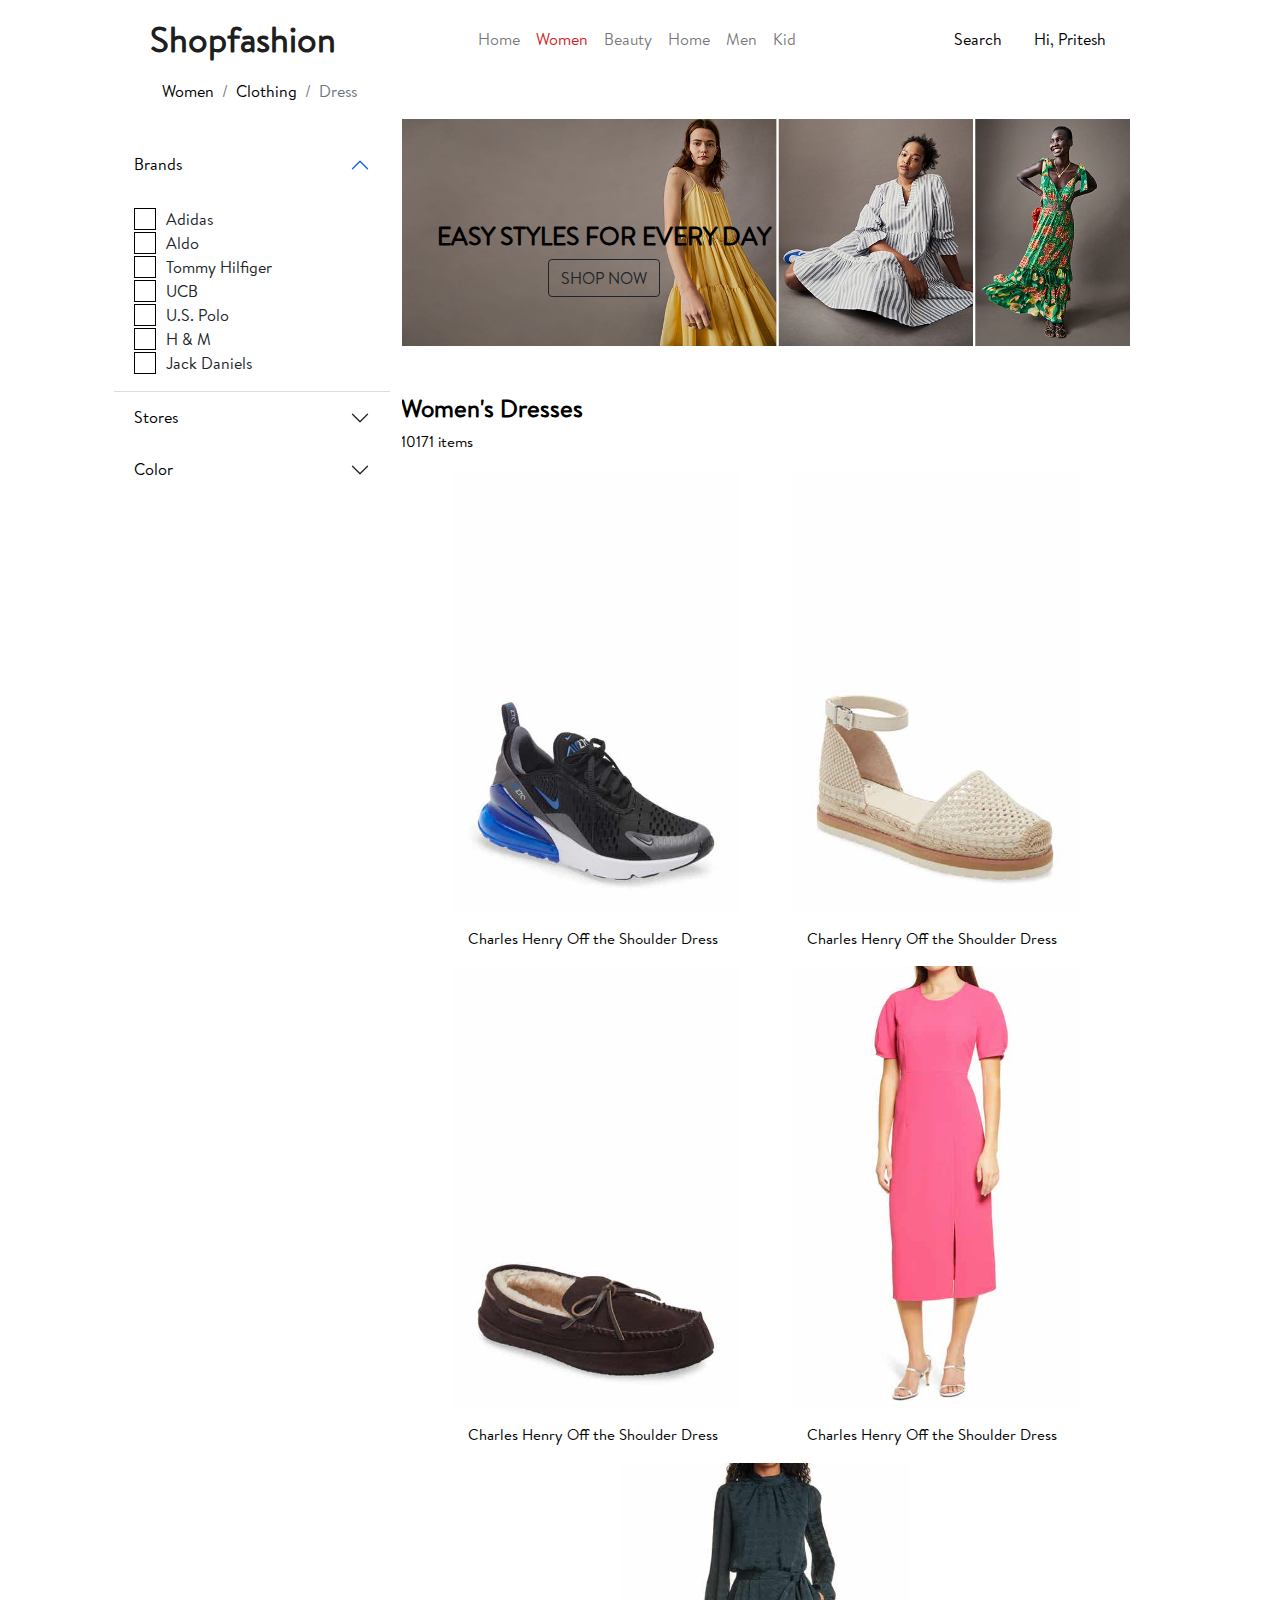
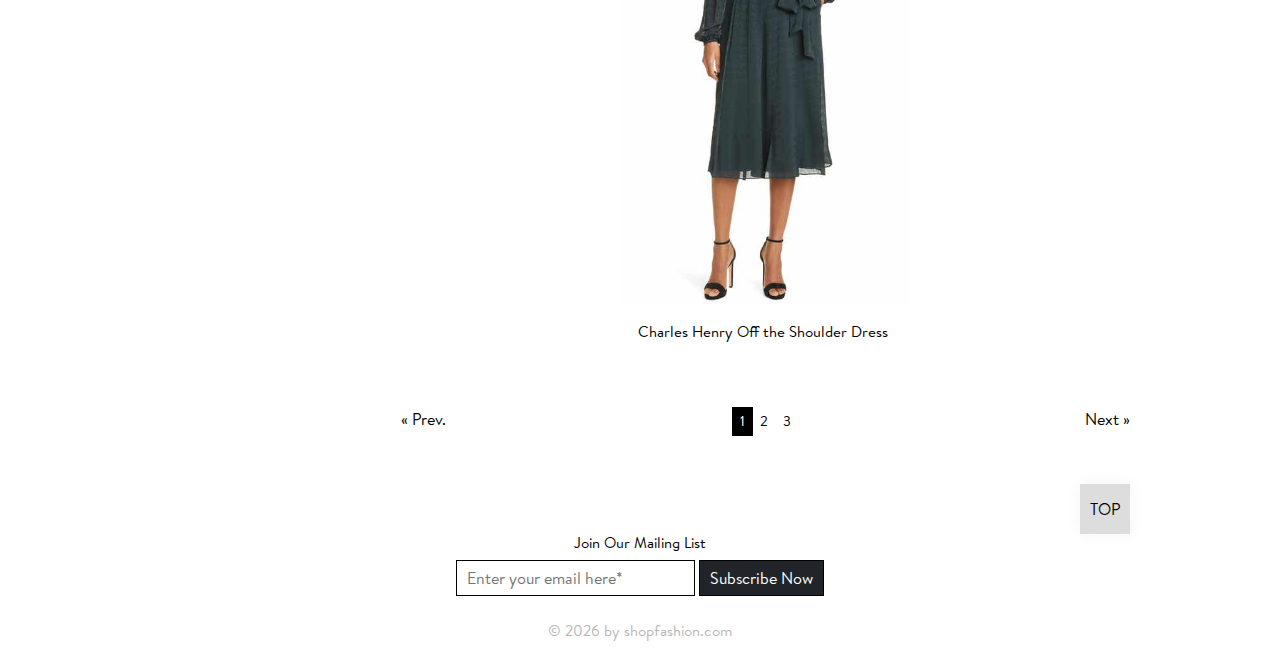
==== browse.html @ 052d1526 "Final" ====
<!DOCTYPE html>
<html lang="en">

<head>
    <meta charset="UTF-8">
    <meta http-equiv="X-UA-Compatible" content="IE=edge">
    <meta name="viewport" content="width=device-width, initial-scale=1.0">
    <title>Browse</title>

    <link rel="stylesheet" href="https://pro.fontawesome.com/releases/v5.10.0/css/all.css"
        integrity="sha384-AYmEC3Yw5cVb3ZcuHtOA93w35dYTsvhLPVnYs9eStHfGJvOvKxVfELGroGkvsg+p" crossorigin="anonymous" />
    <link rel="stylesheet" href="assets/css/fonts.css">
    <link rel="stylesheet" href="assets/css/owl.carousel.min.css">
    <link rel="stylesheet" href="assets/css/owl.theme.default.min.css">
    <link rel="stylesheet" href="assets/css/bootstrap.min.css">
    <link rel="stylesheet" href="assets/css/style.css">
    <link rel="stylesheet" href="assets/css/media.css">

</head>

<body>
    <header>
        <nav class="navbar navbar-expand-lg navbar-light md-bg-light">
            <div class="container-fluid px-0">
                <a class="navbar-brand order-0" href="index.html">Shopfashion</a>
                <button class="navbar-toggler order-xl-1 order-lg-2 order-md-2 order-sm-2 order-2" type="button"
                    data-bs-toggle="collapse" data-bs-target="#navbarSupportedContent"
                    aria-controls="navbarSupportedContent" aria-expanded="false" aria-label="Toggle navigation">
                    <span class="navbar-toggler-icon"></span>
                </button>
                <div class="collapse navbar-collapse" id="navbarSupportedContent">
                    <ul class="navbar-nav m-auto left-menu">
                        <li class="nav-item dropdown">
                            <a class="nav-link" href="index.html" target="_self">
                                Home
                            </a>
                        </li>
                        <li class="nav-item dropdown megamenu-li">
                            <a class="nav-link dropdown-toggle active" id="dropdown01" href="#"
                                data-bs-toggle="dropdown">
                                Women </a>
                            <div class="dropdown-menu megamenu p-4" role="menu">
                                <div class="row">
                                    <div class="col-lg-3 col-6">
                                        <div class="col-megamenu">
                                            <h6 class="title"><strong>Clothing</strong></h6>
                                            <ul class="list-unstyled">
                                                <li><a href="browse.html">Activewear</a></li>
                                                <li><a href="browse.html">Blazers</a></li>
                                                <li><a href="browse.html">Coat & Jackets</a></li>
                                                <li><a href="browse.html">Dresses</a></li>
                                                <li><a href="browse.html">Jeans & Denim</a></li>
                                                <li><a href="browse.html">Lingerie, Hosiery & Shapewear</a></li>
                                                <li><a href="browse.html">Loungewear</a></li>
                                                <li><a href="browse.html">Pants & Leggings</a></li>
                                                <li><a href="browse.html">Shorts</a></li>
                                                <li><a href="browse.html">Skirts</a></li>
                                                <li><a href="browse.html">Sleepwear & Robes</a></li>
                                                <li><a href="browse.html">Sweaters</a></li>
                                                <li><a href="browse.html">Sweatshirts & Hoodies</a></li>
                                                <li><a href="browse.html">Swimsuits & Cover-Ups</a></li>
                                                <li><a href="browse.html">Tops</a></li>
                                                <li><a href="browse.html">Juniors' Clothing</a></li>
                                                <li><a href="browse.html">Lingerie, Hosiery & Shapewear</a></li>
                                                <li><a href="browse.html">Plus-Size Clothing</a></li>
                                            </ul>
                                        </div> <!-- col-megamenu.// -->
                                    </div><!-- end col-3 -->

                                    <div class="col-lg-3 col-6">
                                        <div class="col-megamenu">
                                            <h6 class="title"><strong>Shoes</strong></h6>
                                            <ul class="list-unstyled">
                                                <li><a href="browse.html">Booties</a></li>
                                                <li><a href="browse.html">Boots</a></li>
                                                <li><a href="browse.html">Comfort</a></li>
                                                <li><a href="browse.html">Espadrilles</a></li>
                                                <li><a href="browse.html">Flats</a></li>
                                                <li><a href="browse.html">Heels</a></li>
                                                <li><a href="browse.html">Mules & Slides</a></li>
                                                <li><a href="browse.html">Oxfords & Loafers</a></li>
                                                <li><a href="browse.html">Running Shoes</a></li>
                                                <li><a href="browse.html">Sandals</a></li>
                                                <li><a href="browse.html">Shoe Care & Accessories</a></li>
                                                <li><a href="browse.html">Slippers</a></li>
                                                <li><a href="browse.html">Sneakers & Athletic</a></li>
                                                <li><a href="browse.html">Sneaker Release Calendar</a></li>
                                            </ul>
                                        </div> <!-- col-megamenu.// -->
                                    </div><!-- end col-3 -->

                                    <div class="col-lg-3 col-6 mt-lg-0 mt-md-3 mt-sm-3 mt-3">
                                        <div class="col-megamenu">
                                            <h6 class="title"><strong>Handbag</strong></h6>
                                            <ul class="list-unstyled">
                                                <li><a href="browse.html">Backpacks</a></li>
                                                <li><a href="browse.html">Belt Bags</a></li>
                                                <li><a href="browse.html">Camera Bags</a></li>
                                                <li><a href="browse.html">Bucket Bags</a></li>
                                                <li><a href="browse.html">Clutches & Pouches</a></li>
                                                <li><a href="browse.html">Crossbody Bags</a></li>
                                                <li><a href="browse.html">Designer Bags</a></li>
                                                <li><a href="browse.html">Hobo Bags</a></li>
                                                <li><a href="browse.html">Luggage & Travel</a></li>
                                                <li><a href="browse.html">Satchels</a></li>
                                                <li><a href="browse.html">Shoulder Bags</a></li>
                                                <li><a href="browse.html">Straw Bags</a></li>
                                                <li><a href="browse.html">Tote Bags</a></li>
                                                <li><a href="browse.html">Wallets & Card Cases</a></li>
                                            </ul>
                                        </div> <!-- col-megamenu.// -->
                                    </div><!-- end col-3 -->

                                    <div class="col-lg-3 col-6 mt-lg-0 mt-md-3 mt-sm-3 mt-3">
                                        <div class="col-megamenu">
                                            <h6 class="title"><strong>Jewelry</strong></h6>
                                            <ul class="list-unstyled">
                                                <li><a href="browse.html">Bracelets</a></li>
                                                <li><a href="browse.html">Earrings</a></li>
                                                <li><a href="browse.html">Necklaces</a></li>
                                                <li><a href="browse.html">Rings</a></li>
                                                <li><a href="browse.html">Watches</a></li>
                                            </ul>

                                            <h6 class="title mt-3 mb-5"><strong>Fine Jewelry</strong></h6>
                                            <ul class="list-unstyled">
                                                <li><a href="browse.html">

                                                    </a></li>
                                            </ul>

                                            <h6 class="title"><strong>Accessories</strong></h6>
                                            <ul class="list-unstyled">
                                                <li><a href="browse.html">Belts</a></li>
                                                <li><a href="browse.html">Face Masks</a></li>
                                                <li><a href="browse.html">Hair Accessories</a></li>
                                                <li><a href="browse.html">Hats</a></li>
                                                <li><a href="browse.html">Headphones</a></li>
                                                <li><a href="browse.html">Phone Cases</a></li>
                                                <li><a href="browse.html">Scarves & Wraps</a></li>
                                                <li><a href="browse.html">Sunglasses & Eyewear</a></li>
                                            </ul>
                                        </div> <!-- col-megamenu.// -->
                                    </div><!-- end col-3 -->

                                </div><!-- end row -->
                            </div> <!-- dropdown-mega-menu.// -->
                        </li>

                        <li class="nav-item dropdown megamenu-li">
                            <a class="nav-link dropdown-toggle" href="#" id="dropdown02" data-bs-toggle="dropdown">
                                Beauty
                            </a>
                            <div class="dropdown-menu megamenu p-4" role="menu">
                                <div class="row">
                                    <div class="col-lg-3 col-6">
                                        <div class="col-megamenu">
                                            <h6 class="title"><strong>Clothing</strong></h6>
                                            <ul class="list-unstyled">
                                                <li><a href="look.html">Activewear</a></li>
                                                <li><a href="look.html">Blazers</a></li>
                                                <li><a href="look.html">Coat & Jackets</a></li>
                                                <li><a href="look.html">Dresses</a></li>
                                                <li><a href="look.html">Jeans & Denim</a></li>
                                                <li><a href="look.html">Lingerie, Hosiery & Shapewear</a></li>
                                                <li><a href="look.html">Loungewear</a></li>
                                                <li><a href="look.html">Pants & Leggings</a></li>
                                                <li><a href="look.html">Shorts</a></li>
                                                <li><a href="look.html">Skirts</a></li>
                                                <li><a href="look.html">Sleepwear & Robes</a></li>
                                                <li><a href="look.html">Sweaters</a></li>
                                                <li><a href="look.html">Sweatshirts & Hoodies</a></li>
                                                <li><a href="look.html">Swimsuits & Cover-Ups</a></li>
                                                <li><a href="look.html">Tops</a></li>
                                                <li><a href="look.html">Juniors' Clothing</a></li>
                                                <li><a href="look.html">Lingerie, Hosiery & Shapewear</a></li>
                                                <li><a href="look.html">Plus-Size Clothing</a></li>
                                            </ul>
                                        </div> <!-- col-megamenu.// -->
                                    </div><!-- end col-3 -->

                                    <div class="col-lg-3 col-6">
                                        <div class="col-megamenu">
                                            <h6 class="title"><strong>Shoes</strong></h6>
                                            <ul class="list-unstyled">
                                                <li><a href="look.html">Booties</a></li>
                                                <li><a href="look.html">Boots</a></li>
                                                <li><a href="look.html">Comfort</a></li>
                                                <li><a href="look.html">Espadrilles</a></li>
                                                <li><a href="look.html">Flats</a></li>
                                                <li><a href="look.html">Heels</a></li>
                                                <li><a href="look.html">Mules & Slides</a></li>
                                                <li><a href="look.html">Oxfords & Loafers</a></li>
                                                <li><a href="look.html">Running Shoes</a></li>
                                                <li><a href="look.html">Sandals</a></li>
                                                <li><a href="look.html">Shoe Care & Accessories</a></li>
                                                <li><a href="look.html">Slippers</a></li>
                                                <li><a href="look.html">Sneakers & Athletic</a></li>
                                                <li><a href="look.html">Sneaker Release Calendar</a></li>
                                            </ul>
                                        </div> <!-- col-megamenu.// -->
                                    </div><!-- end col-3 -->

                                    <div class="col-lg-3 col-6 mt-lg-0 mt-md-3 mt-sm-3 mt-3">
                                        <div class="col-megamenu">
                                            <h6 class="title"><strong>Handbag</strong></h6>
                                            <ul class="list-unstyled">
                                                <li><a href="look.html">Backpacks</a></li>
                                                <li><a href="look.html">Belt Bags</a></li>
                                                <li><a href="look.html">Camera Bags</a></li>
                                                <li><a href="look.html">Bucket Bags</a></li>
                                                <li><a href="look.html">Clutches & Pouches</a></li>
                                                <li><a href="look.html">Crossbody Bags</a></li>
                                                <li><a href="look.html">Designer Bags</a></li>
                                                <li><a href="look.html">Hobo Bags</a></li>
                                                <li><a href="look.html">Luggage & Travel</a></li>
                                                <li><a href="look.html">Satchels</a></li>
                                                <li><a href="look.html">Shoulder Bags</a></li>
                                                <li><a href="look.html">Straw Bags</a></li>
                                                <li><a href="look.html">Tote Bags</a></li>
                                                <li><a href="look.html">Wallets & Card Cases</a></li>
                                            </ul>
                                        </div> <!-- col-megamenu.// -->
                                    </div><!-- end col-3 -->

                                    <div class="col-lg-3 col-6 mt-lg-0 mt-md-3 mt-sm-3 mt-3">
                                        <div class="col-megamenu">
                                            <h6 class="title"><strong>Jewelry</strong></h6>
                                            <ul class="list-unstyled">
                                                <li><a href="look.html">Bracelets</a></li>
                                                <li><a href="look.html">Earrings</a></li>
                                                <li><a href="look.html">Necklaces</a></li>
                                                <li><a href="look.html">Rings</a></li>
                                                <li><a href="look.html">Watches</a></li>
                                            </ul>

                                            <h6 class="title mt-3 mb-5"><strong>Fine Jewelry</strong></h6>
                                            <ul class="list-unstyled">
                                                <li><a href="look.html">

                                                    </a></li>
                                            </ul>

                                            <h6 class="title"><strong>Accessories</strong></h6>
                                            <ul class="list-unstyled">
                                                <li><a href="look.html">Belts</a></li>
                                                <li><a href="look.html">Face Masks</a></li>
                                                <li><a href="look.html">Hair Accessories</a></li>
                                                <li><a href="look.html">Hats</a></li>
                                                <li><a href="look.html">Headphones</a></li>
                                                <li><a href="look.html">Phone Cases</a></li>
                                                <li><a href="look.html">Scarves & Wraps</a></li>
                                                <li><a href="look.html">Sunglasses & Eyewear</a></li>
                                            </ul>
                                        </div> <!-- col-megamenu.// -->
                                    </div><!-- end col-3 -->

                                </div><!-- end row -->
                            </div> <!-- dropdown-mega-menu.// -->
                        </li>
                        <li class="nav-item dropdown megamenu-li">
                            <a class="nav-link dropdown-toggle" href="#" id="dropdown03" data-bs-toggle="dropdown">
                                Home
                            </a>
                            <div class="dropdown-menu megamenu p-4" role="menu">
                                <div class="row">
                                    <div class="col-lg-3 col-6">
                                        <div class="col-megamenu">
                                            <h6 class="title"><strong>Clothing</strong></h6>
                                            <ul class="list-unstyled">
                                                <li><a href="browse.html">Activewear</a></li>
                                                <li><a href="browse.html">Blazers</a></li>
                                                <li><a href="browse.html">Coat & Jackets</a></li>
                                                <li><a href="browse.html">Dresses</a></li>
                                                <li><a href="browse.html">Jeans & Denim</a></li>
                                                <li><a href="browse.html">Lingerie, Hosiery & Shapewear</a></li>
                                                <li><a href="browse.html">Loungewear</a></li>
                                                <li><a href="browse.html">Pants & Leggings</a></li>
                                                <li><a href="browse.html">Shorts</a></li>
                                                <li><a href="browse.html">Skirts</a></li>
                                                <li><a href="browse.html">Sleepwear & Robes</a></li>
                                                <li><a href="browse.html">Sweaters</a></li>
                                                <li><a href="browse.html">Sweatshirts & Hoodies</a></li>
                                                <li><a href="browse.html">Swimsuits & Cover-Ups</a></li>
                                                <li><a href="browse.html">Tops</a></li>
                                                <li><a href="browse.html">Juniors' Clothing</a></li>
                                                <li><a href="browse.html">Lingerie, Hosiery & Shapewear</a></li>
                                                <li><a href="browse.html">Plus-Size Clothing</a></li>
                                            </ul>
                                        </div> <!-- col-megamenu.// -->
                                    </div><!-- end col-3 -->

                                    <div class="col-lg-3 col-6">
                                        <div class="col-megamenu">
                                            <h6 class="title"><strong>Shoes</strong></h6>
                                            <ul class="list-unstyled">
                                                <li><a href="browse.html">Booties</a></li>
                                                <li><a href="browse.html">Boots</a></li>
                                                <li><a href="browse.html">Comfort</a></li>
                                                <li><a href="browse.html">Espadrilles</a></li>
                                                <li><a href="browse.html">Flats</a></li>
                                                <li><a href="browse.html">Heels</a></li>
                                                <li><a href="browse.html">Mules & Slides</a></li>
                                                <li><a href="browse.html">Oxfords & Loafers</a></li>
                                                <li><a href="browse.html">Running Shoes</a></li>
                                                <li><a href="browse.html">Sandals</a></li>
                                                <li><a href="browse.html">Shoe Care & Accessories</a></li>
                                                <li><a href="browse.html">Slippers</a></li>
                                                <li><a href="browse.html">Sneakers & Athletic</a></li>
                                                <li><a href="browse.html">Sneaker Release Calendar</a></li>
                                            </ul>
                                        </div> <!-- col-megamenu.// -->
                                    </div><!-- end col-3 -->

                                    <div class="col-lg-3 col-6 mt-lg-0 mt-md-3 mt-sm-3 mt-3">
                                        <div class="col-megamenu">
                                            <h6 class="title"><strong>Handbag</strong></h6>
                                            <ul class="list-unstyled">
                                                <li><a href="browse.html">Backpacks</a></li>
                                                <li><a href="browse.html">Belt Bags</a></li>
                                                <li><a href="browse.html">Camera Bags</a></li>
                                                <li><a href="browse.html">Bucket Bags</a></li>
                                                <li><a href="browse.html">Clutches & Pouches</a></li>
                                                <li><a href="browse.html">Crossbody Bags</a></li>
                                                <li><a href="browse.html">Designer Bags</a></li>
                                                <li><a href="browse.html">Hobo Bags</a></li>
                                                <li><a href="browse.html">Luggage & Travel</a></li>
                                                <li><a href="browse.html">Satchels</a></li>
                                                <li><a href="browse.html">Shoulder Bags</a></li>
                                                <li><a href="browse.html">Straw Bags</a></li>
                                                <li><a href="browse.html">Tote Bags</a></li>
                                                <li><a href="browse.html">Wallets & Card Cases</a></li>
                                            </ul>
                                        </div> <!-- col-megamenu.// -->
                                    </div><!-- end col-3 -->

                                    <div class="col-lg-3 col-6 mt-lg-0 mt-md-3 mt-sm-3 mt-3">
                                        <div class="col-megamenu">
                                            <h6 class="title"><strong>Jewelry</strong></h6>
                                            <ul class="list-unstyled">
                                                <li><a href="browse.html">Bracelets</a></li>
                                                <li><a href="browse.html">Earrings</a></li>
                                                <li><a href="browse.html">Necklaces</a></li>
                                                <li><a href="browse.html">Rings</a></li>
                                                <li><a href="browse.html">Watches</a></li>
                                            </ul>

                                            <h6 class="title mt-3 mb-5"><strong>Fine Jewelry</strong></h6>
                                            <ul class="list-unstyled">
                                                <li><a href="browse.html">

                                                    </a></li>
                                            </ul>

                                            <h6 class="title"><strong>Accessories</strong></h6>
                                            <ul class="list-unstyled">
                                                <li><a href="browse.html">Belts</a></li>
                                                <li><a href="browse.html">Face Masks</a></li>
                                                <li><a href="browse.html">Hair Accessories</a></li>
                                                <li><a href="browse.html">Hats</a></li>
                                                <li><a href="browse.html">Headphones</a></li>
                                                <li><a href="browse.html">Phone Cases</a></li>
                                                <li><a href="browse.html">Scarves & Wraps</a></li>
                                                <li><a href="browse.html">Sunglasses & Eyewear</a></li>
                                            </ul>
                                        </div> <!-- col-megamenu.// -->
                                    </div><!-- end col-3 -->

                                </div><!-- end row -->
                            </div> <!-- dropdown-mega-menu.// -->
                        </li>
                        <li class="nav-item dropdown megamenu-li">
                            <a class="nav-link dropdown-toggle" href="#" id="dropdown04" data-bs-toggle="dropdown">
                                Men
                            </a>
                            <div class="dropdown-menu megamenu p-4" role="menu">
                                <div class="row">
                                    <div class="col-lg-3 col-6">
                                        <div class="col-megamenu">
                                            <h6 class="title"><strong>Clothing</strong></h6>
                                            <ul class="list-unstyled">
                                                <li><a href="browse.html">Activewear</a></li>
                                                <li><a href="browse.html">Blazers</a></li>
                                                <li><a href="browse.html">Coat & Jackets</a></li>
                                                <li><a href="browse.html">Dresses</a></li>
                                                <li><a href="browse.html">Jeans & Denim</a></li>
                                                <li><a href="browse.html">Lingerie, Hosiery & Shapewear</a></li>
                                                <li><a href="browse.html">Loungewear</a></li>
                                                <li><a href="browse.html">Pants & Leggings</a></li>
                                                <li><a href="browse.html">Shorts</a></li>
                                                <li><a href="browse.html">Skirts</a></li>
                                                <li><a href="browse.html">Sleepwear & Robes</a></li>
                                                <li><a href="browse.html">Sweaters</a></li>
                                                <li><a href="browse.html">Sweatshirts & Hoodies</a></li>
                                                <li><a href="browse.html">Swimsuits & Cover-Ups</a></li>
                                                <li><a href="browse.html">Tops</a></li>
                                                <li><a href="browse.html">Juniors' Clothing</a></li>
                                                <li><a href="browse.html">Lingerie, Hosiery & Shapewear</a></li>
                                                <li><a href="browse.html">Plus-Size Clothing</a></li>
                                            </ul>
                                        </div> <!-- col-megamenu.// -->
                                    </div><!-- end col-3 -->

                                    <div class="col-lg-3 col-6">
                                        <div class="col-megamenu">
                                            <h6 class="title"><strong>Shoes</strong></h6>
                                            <ul class="list-unstyled">
                                                <li><a href="browse.html">Booties</a></li>
                                                <li><a href="browse.html">Boots</a></li>
                                                <li><a href="browse.html">Comfort</a></li>
                                                <li><a href="browse.html">Espadrilles</a></li>
                                                <li><a href="browse.html">Flats</a></li>
                                                <li><a href="browse.html">Heels</a></li>
                                                <li><a href="browse.html">Mules & Slides</a></li>
                                                <li><a href="browse.html">Oxfords & Loafers</a></li>
                                                <li><a href="browse.html">Running Shoes</a></li>
                                                <li><a href="browse.html">Sandals</a></li>
                                                <li><a href="browse.html">Shoe Care & Accessories</a></li>
                                                <li><a href="browse.html">Slippers</a></li>
                                                <li><a href="browse.html">Sneakers & Athletic</a></li>
                                                <li><a href="browse.html">Sneaker Release Calendar</a></li>
                                            </ul>
                                        </div> <!-- col-megamenu.// -->
                                    </div><!-- end col-3 -->

                                    <div class="col-lg-3 col-6 mt-lg-0 mt-md-3 mt-sm-3 mt-3">
                                        <div class="col-megamenu">
                                            <h6 class="title"><strong>Handbag</strong></h6>
                                            <ul class="list-unstyled">
                                                <li><a href="browse.html">Backpacks</a></li>
                                                <li><a href="browse.html">Belt Bags</a></li>
                                                <li><a href="browse.html">Camera Bags</a></li>
                                                <li><a href="browse.html">Bucket Bags</a></li>
                                                <li><a href="browse.html">Clutches & Pouches</a></li>
                                                <li><a href="browse.html">Crossbody Bags</a></li>
                                                <li><a href="browse.html">Designer Bags</a></li>
                                                <li><a href="browse.html">Hobo Bags</a></li>
                                                <li><a href="browse.html">Luggage & Travel</a></li>
                                                <li><a href="browse.html">Satchels</a></li>
                                                <li><a href="browse.html">Shoulder Bags</a></li>
                                                <li><a href="browse.html">Straw Bags</a></li>
                                                <li><a href="browse.html">Tote Bags</a></li>
                                                <li><a href="browse.html">Wallets & Card Cases</a></li>
                                            </ul>
                                        </div> <!-- col-megamenu.// -->
                                    </div><!-- end col-3 -->

                                    <div class="col-lg-3 col-6 mt-lg-0 mt-md-3 mt-sm-3 mt-3">
                                        <div class="col-megamenu">
                                            <h6 class="title"><strong>Jewelry</strong></h6>
                                            <ul class="list-unstyled">
                                                <li><a href="browse.html">Bracelets</a></li>
                                                <li><a href="browse.html">Earrings</a></li>
                                                <li><a href="browse.html">Necklaces</a></li>
                                                <li><a href="browse.html">Rings</a></li>
                                                <li><a href="browse.html">Watches</a></li>
                                            </ul>

                                            <h6 class="title mt-3 mb-5"><strong>Fine Jewelry</strong></h6>
                                            <ul class="list-unstyled">
                                                <li><a href="browse.html">

                                                    </a></li>
                                            </ul>

                                            <h6 class="title"><strong>Accessories</strong></h6>
                                            <ul class="list-unstyled">
                                                <li><a href="browse.html">Belts</a></li>
                                                <li><a href="browse.html">Face Masks</a></li>
                                                <li><a href="browse.html">Hair Accessories</a></li>
                                                <li><a href="browse.html">Hats</a></li>
                                                <li><a href="browse.html">Headphones</a></li>
                                                <li><a href="browse.html">Phone Cases</a></li>
                                                <li><a href="browse.html">Scarves & Wraps</a></li>
                                                <li><a href="browse.html">Sunglasses & Eyewear</a></li>
                                            </ul>
                                        </div> <!-- col-megamenu.// -->
                                    </div><!-- end col-3 -->

                                </div><!-- end row -->
                            </div> <!-- dropdown-mega-menu.// -->
                        </li>
                        <li class="nav-item dropdown megamenu-li">
                            <a class="nav-link dropdown-toggle" href="#" id="dropdown05" data-bs-toggle="dropdown">
                                Kid
                            </a>
                            <div class="dropdown-menu megamenu p-4" role="menu">
                                <div class="row">
                                    <div class="col-lg-3 col-6">
                                        <div class="col-megamenu">
                                            <h6 class="title"><strong>Clothing</strong></h6>
                                            <ul class="list-unstyled">
                                                <li><a href="browse.html">Activewear</a></li>
                                                <li><a href="browse.html">Blazers</a></li>
                                                <li><a href="browse.html">Coat & Jackets</a></li>
                                                <li><a href="browse.html">Dresses</a></li>
                                                <li><a href="browse.html">Jeans & Denim</a></li>
                                                <li><a href="browse.html">Lingerie, Hosiery & Shapewear</a></li>
                                                <li><a href="browse.html">Loungewear</a></li>
                                                <li><a href="browse.html">Pants & Leggings</a></li>
                                                <li><a href="browse.html">Shorts</a></li>
                                                <li><a href="browse.html">Skirts</a></li>
                                                <li><a href="browse.html">Sleepwear & Robes</a></li>
                                                <li><a href="browse.html">Sweaters</a></li>
                                                <li><a href="browse.html">Sweatshirts & Hoodies</a></li>
                                                <li><a href="browse.html">Swimsuits & Cover-Ups</a></li>
                                                <li><a href="browse.html">Tops</a></li>
                                                <li><a href="browse.html">Juniors' Clothing</a></li>
                                                <li><a href="browse.html">Lingerie, Hosiery & Shapewear</a></li>
                                                <li><a href="browse.html">Plus-Size Clothing</a></li>
                                            </ul>
                                        </div> <!-- col-megamenu.// -->
                                    </div><!-- end col-3 -->

                                    <div class="col-lg-3 col-6">
                                        <div class="col-megamenu">
                                            <h6 class="title"><strong>Shoes</strong></h6>
                                            <ul class="list-unstyled">
                                                <li><a href="browse.html">Booties</a></li>
                                                <li><a href="browse.html">Boots</a></li>
                                                <li><a href="browse.html">Comfort</a></li>
                                                <li><a href="browse.html">Espadrilles</a></li>
                                                <li><a href="browse.html">Flats</a></li>
                                                <li><a href="browse.html">Heels</a></li>
                                                <li><a href="browse.html">Mules & Slides</a></li>
                                                <li><a href="browse.html">Oxfords & Loafers</a></li>
                                                <li><a href="browse.html">Running Shoes</a></li>
                                                <li><a href="browse.html">Sandals</a></li>
                                                <li><a href="browse.html">Shoe Care & Accessories</a></li>
                                                <li><a href="browse.html">Slippers</a></li>
                                                <li><a href="browse.html">Sneakers & Athletic</a></li>
                                                <li><a href="browse.html">Sneaker Release Calendar</a></li>
                                            </ul>
                                        </div> <!-- col-megamenu.// -->
                                    </div><!-- end col-3 -->

                                    <div class="col-lg-3 col-6 mt-lg-0 mt-md-3 mt-sm-3 mt-3">
                                        <div class="col-megamenu">
                                            <h6 class="title"><strong>Handbag</strong></h6>
                                            <ul class="list-unstyled">
                                                <li><a href="browse.html">Backpacks</a></li>
                                                <li><a href="browse.html">Belt Bags</a></li>
                                                <li><a href="browse.html">Camera Bags</a></li>
                                                <li><a href="browse.html">Bucket Bags</a></li>
                                                <li><a href="browse.html">Clutches & Pouches</a></li>
                                                <li><a href="browse.html">Crossbody Bags</a></li>
                                                <li><a href="browse.html">Designer Bags</a></li>
                                                <li><a href="browse.html">Hobo Bags</a></li>
                                                <li><a href="browse.html">Luggage & Travel</a></li>
                                                <li><a href="browse.html">Satchels</a></li>
                                                <li><a href="browse.html">Shoulder Bags</a></li>
                                                <li><a href="browse.html">Straw Bags</a></li>
                                                <li><a href="browse.html">Tote Bags</a></li>
                                                <li><a href="browse.html">Wallets & Card Cases</a></li>
                                            </ul>
                                        </div> <!-- col-megamenu.// -->
                                    </div><!-- end col-3 -->

                                    <div class="col-lg-3 col-6 mt-lg-0 mt-md-3 mt-sm-3 mt-3">
                                        <div class="col-megamenu">
                                            <h6 class="title"><strong>Jewelry</strong></h6>
                                            <ul class="list-unstyled">
                                                <li><a href="browse.html">Bracelets</a></li>
                                                <li><a href="browse.html">Earrings</a></li>
                                                <li><a href="browse.html">Necklaces</a></li>
                                                <li><a href="browse.html">Rings</a></li>
                                                <li><a href="browse.html">Watches</a></li>
                                            </ul>

                                            <h6 class="title mt-3 mb-5"><strong>Fine Jewelry</strong></h6>
                                            <ul class="list-unstyled">
                                                <li><a href="browse.html">

                                                    </a></li>
                                            </ul>

                                            <h6 class="title"><strong>Accessories</strong></h6>
                                            <ul class="list-unstyled">
                                                <li><a href="browse.html">Belts</a></li>
                                                <li><a href="browse.html">Face Masks</a></li>
                                                <li><a href="browse.html">Hair Accessories</a></li>
                                                <li><a href="browse.html">Hats</a></li>
                                                <li><a href="browse.html">Headphones</a></li>
                                                <li><a href="browse.html">Phone Cases</a></li>
                                                <li><a href="browse.html">Scarves & Wraps</a></li>
                                                <li><a href="browse.html">Sunglasses & Eyewear</a></li>
                                            </ul>
                                        </div> <!-- col-megamenu.// -->
                                    </div><!-- end col-3 -->

                                </div><!-- end row -->
                            </div> <!-- dropdown-mega-menu.// -->
                        </li>
                    </ul>
                    <div class="search-product">
                        <a class="nav-link search-link"><i class="fal fa-search"></i> Search</a>
                        <form action="search.html" id="search-box">
                            <input type="search" name="search" class="rounded-0 border-0 search-place"
                                placeholder="search">
                            <input type="submit" value="Go" class="d-lg-none">
                        </form>
                    </div>
                </div>
                <ul class="order-xl-2 order-lg-1 order-md-1 order-sm-1 order-1 ms-sm-auto user-list">
                    <li class="nav-item dropdown">
                        <a class="nav-link user" href="#" id="user-dropdown" role="button" data-bs-toggle="dropdown"
                            aria-expanded="false">
                            Hi, Pritesh<i class="fal fa-chevron-down ps-2"></i>
                        </a>
                        <ul class="dropdown-menu user-menu" aria-labelledby="user-dropdown">
                            <li class="px-2 py-2"><a class="btn btn-dark signin-btn rounded-0" href="signin.html"
                                    target="_self">Sign In</a></li>
                            <li class="px-2 py-2"><a class="btn btn-outline-dark signin-btn rounded-0 signup-btn"
                                    href="registration.html" target="_self">Create Account</a></li>
                            <li><a class="dropdown-item" href="user.html" target="_self">Your Account</a></li>
                            <li><a class="dropdown-item" href="user.html">Wish List</a></li>
                        </ul>
                    </li>
                </ul>
            </div>
        </nav>
    </header>

    <main>
        <div class="browse">
            <div class="row">
                <div class="col-md-12 px-4">
                    <nav aria-label="breadcrumb">
                        <ol class="breadcrumb">
                            <li class="breadcrumb-item"><a href="browse.html">Women</a></li>
                            <li class="breadcrumb-item"><a href="browse.html">Clothing</a></li>
                            <li class="breadcrumb-item active text-capitalize" aria-current="page">Dress</li>
                        </ol>
                    </nav>
                </div>
            </div>
            <div class="row">
                <div class="col-md-3 filter side-nav" id="slide-out" data-spy="affix" data-offset-top="205">
                    <div class="accordion" id="accordionExample">
                        <!-- <h2 class="fw-light fs-5 heading-filter">Filter by</h2> -->
                        <div class="accordion-item">
                            <h2 class="accordion-header" id="headingOne">
                                <button class="accordion-button" type="button" data-bs-toggle="collapse"
                                    data-bs-target="#panelsStayOpen-collapseOne" aria-expanded="true"
                                    aria-controls="panelsStayOpen-collapseOne">
                                    Brands
                                </button>
                            </h2>
                            <div id="panelsStayOpen-collapseOne" class="accordion-collapse collapse show"
                                aria-labelledby="panelsStayOpen-headingOne">
                                <div class="accordion-body">
                                    <ul class="collections">
                                        <li class="collections-item align-items-baseline">
                                            <input class="styled-checkbox" value="value1" type="checkbox" name="adidas"
                                                id="adidas">
                                            <label for="adidas">Adidas</label>
                                        </li>
                                        <li class="collections-item">
                                            <input class="styled-checkbox" value="value2" type="checkbox" name="aldo"
                                                id="aldo">
                                            <label for="aldo">Aldo</label>
                                        </li>
                                        <li class="collections-item">
                                            <input class="styled-checkbox" value="value3" type="checkbox"
                                                name="Tommy Hilfiger" id="Tommy-Hilfiger">
                                            <label for="Tommy-Hilfiger">Tommy Hilfiger</label>
                                        </li>
                                        <li class="collections-item">
                                            <input class="styled-checkbox" value="value3" type="checkbox" name="UCB"
                                                id="UCB">
                                            <label for="UCB">UCB</label>
                                        </li>
                                        <li class="collections-item">
                                            <input class="styled-checkbox" value="value4" type="checkbox" name="USP"
                                                id="USP">
                                            <label for="USP">U.S. Polo</label>
                                        </li>
                                        <li class="collections-item">
                                            <input class="styled-checkbox" value="value5" type="checkbox" name="hm"
                                                id="hm">
                                            <label for="hm">H & M</label>
                                        </li>
                                        <li class="collections-item">
                                            <input class="styled-checkbox" value="value6" type="checkbox" name="JD"
                                                id="JD">
                                            <label for="JD">Jack Daniels</label>
                                        </li>
                                    </ul>
                                </div>
                            </div>
                        </div>

                        <div class="accordion-item">
                            <h2 class="accordion-header" id="headingTwo">
                                <button class="accordion-button collapsed" type="button" data-bs-toggle="collapse"
                                    data-bs-target="#collapseTwo" aria-expanded="false" aria-controls="collapseTwo">
                                    Stores
                                </button>
                            </h2>
                            <div id="collapseTwo" class="accordion-collapse collapse" aria-labelledby="headingTwo"
                                data-bs-parent="#accordionExample">
                                <div class="accordion-body">
                                    <ul class="collections">
                                        <li class="collections-item">
                                            <input class="styled-checkbox" type="checkbox" name="Macys" id="Macys">
                                            <label for="Macys">Macy’s</label>
                                        </li>
                                        <li class="collections-item">
                                            <input class="styled-checkbox" type="checkbox" name="Saks" id="Saks">
                                            <label for="Saks">Saks</label>
                                        </li>
                                        <li class="collections-item">
                                            <input class="styled-checkbox" type="checkbox" name="Neiman-Marcus"
                                                id="Neiman-Marcus">
                                            <label for="Neiman-Marcus">Neiman Marcus</label>
                                        </li>
                                    </ul>
                                </div>
                            </div>
                        </div>

                        <div class="accordion-item">
                            <h2 class="accordion-header" id="headingThree">
                                <button class="accordion-button collapsed" type="button" data-bs-toggle="collapse"
                                    data-bs-target="#panelsStayOpen-collapseThree" aria-expanded="false"
                                    aria-controls="panelsStayOpen-collapseThree">
                                    Color
                                </button>
                            </h2>
                            <div id="panelsStayOpen-collapseThree" class="accordion-collapse collapse"
                                aria-labelledby="panelsStayOpen-headingThree">
                                <div class="accordion-body">
                                    <ul class="colors-list d-block c-color-swatch">
                                        <li class="color-item">
                                            <div class="color">
                                                <input type="checkbox" name="colors[]" id="color-F9ED69" hidden />
                                                <label class="c-color-swatch__item" for="color-F9ED69"
                                                    style="background: url(assets/images/color-1.png)"><span>Red</span></label>
                                            </div>
                                        </li>
                                        <li class="color-item">
                                            <div class="color">
                                                <input type="checkbox" name="colors[]" id="color-F08A5D" hidden />
                                                <label class="c-color-swatch__item" for="color-F08A5D"
                                                    style="background: url(assets/images/color-2.png)"><span>Pink</span></label>
                                            </div>
                                        </li>
                                        <li class="color-item">
                                            <div class="color">
                                                <input type="checkbox" name="colors[]" value="B83B5E" id="color-B83B5E"
                                                    hidden />
                                                <label class="c-color-swatch__item" for="color-B83B5E"
                                                    style="background: url(assets/images/color-3.png)"><span>Black</span></label>
                                            </div>
                                        </li>
                                    </ul>
                                </div>
                            </div>
                        </div>
                        
                    </div>
                </div>

                <div class="col-md-9 browse-page ms-auto">

                    <a href="#" data-activates="slide-out" class="button-collapse d-lg-none filter-btn"><i
                            class="fas fa-filter pe-2"></i>Filter</a>
                    <div id="overlay"></div>
                    <div class="browse-content">
                        <div class="campaign position-relative">
                            <div class="campaign-img position-relative">
                                <img src="assets/images/image-3.jpeg" alt="slider-image-1">
                            </div>
                            <div class="campaign-content position-absolute text-center">
                                <h2 class="text-uppercase">easy styles for every day</h2>
                                <a href="#" class="btn btn-outline-dark text-uppercase">Shop Now</a>
                            </div>
                        </div>

                        <div class="product-catalouge mt-5">
                            <h4 class="fw-bold">Women's Dresses</h4>
                            <p>10171 items</p>
                            <div class="products">
                                <ul class="product-list d-flex justify-content-evenly">
                                    <li class="product-item">
                                        <a href="details.html">
                                            <div class="card" style="width: 18rem;">
                                                <img src="assets/images/product-1.png" class="card-img-top" alt="...">
                                                <div class="card-body">
                                                    <p class="card-text">Charles Henry Off the Shoulder Dress</p>
                                                </div>
                                            </div>
                                        </a>
                                    </li>
                                    <li class="product-item">
                                        <a href="details.html">
                                            <div class="card" style="width: 18rem;">
                                                <img src="assets/images/product-2.png" class="card-img-top" alt="...">
                                                <div class="card-body">
                                                    <p class="card-text">Charles Henry Off the Shoulder Dress</p>
                                                </div>
                                            </div>
                                        </a>
                                    </li>
                                    <li class="product-item">
                                        <a href="details.html">
                                            <div class="card" style="width: 18rem;">
                                                <img src="assets/images/product-3.png" class="card-img-top" alt="...">
                                                <div class="card-body">
                                                    <p class="card-text">Charles Henry Off the Shoulder Dress</p>
                                                </div>
                                            </div>
                                        </a>
                                    </li>
                                    <li class="product-item">
                                        <a href="details.html">
                                            <div class="card" style="width: 18rem;">
                                                <img src="assets/images/product-4.png" class="card-img-top" alt="...">
                                                <div class="card-body">
                                                    <p class="card-text">Charles Henry Off the Shoulder Dress</p>
                                                </div>
                                            </div>
                                        </a>
                                    </li>
                                    <li class="product-item">
                                        <a href="details.html">
                                            <div class="card" style="width: 18rem;">
                                                <img src="assets/images/product-5.png" class="card-img-top" alt="...">
                                                <div class="card-body">
                                                    <p class="card-text">Charles Henry Off the Shoulder Dress</p>
                                                </div>
                                            </div>
                                        </a>
                                    </li>
                                </ul>
                            </div>

                            <nav aria-label="#" class="my-5">
                                <ul class="pagination pagination-sm justify-content-center">
                                    <li class="me-auto">
                                        <a href="#" aria-label="Previous">
                                            <span aria-hidden="true">&laquo; Prev.</span>
                                        </a>
                                    </li>
                                    <li class="page-item active" aria-current="page">
                                        <span class="page-link">1</span>
                                    </li>
                                    <li class="page-item"><a class="page-link" href="#">2</a></li>
                                    <li class="page-item"><a class="page-link" href="#">3</a></li>
                                    <li class="ms-auto">
                                        <a href="#" aria-label="Next">
                                            <span aria-hidden="true">Next &raquo;</span>
                                        </a>
                                    </li>
                                </ul>
                            </nav>
                        </div>
                    </div>
                </div>
            </div>
        </div>
    </main>

    <footer>
        <div class="top-btn text-end">
            <button onclick="topFunction()" id="myBtn" title="Go to top"><i class="fas fa-chevron-up"></i><span
                    class="text-uppercase">Top</span></button>
        </div>
        <div class="container">
            <div class="row">
                <div class="col-md-12 text-center subscription">
                    <h6>Join Our Mailing List</h6>
                    <form action="#" class="mt-2">
                        <input type="email" id="subscription" placeholder="Enter your email here*">
                        <button class="btn-dark">Subscribe Now</button>
                    </form>
                    <p class="mt-4">&copy; <script>
                            document.write(new Date().getFullYear())
                        </script> by shopfashion.com</p>
                </div>
            </div>
        </div>
    </footer>


    <script src="assets/js/jquery-3.6.0.min.js"></script>
    <script src="assets/js/popper.min.js"></script>
    <script src="assets/js/owl.carousel.min.js"></script>
    <script src="assets/js/bootstrap.min.js"></script>
    <script src="assets/js/custom.js"></script>

</body>

</html>
---- assets/css/fonts.css ----
/** Generated by FG **/
@font-face {
	font-family: 'BrandonText-Bold';
	src: url('../fonts/HVD Fonts - BrandonText-Bold.eot');
	src: local('☺'), url('../fonts/HVD Fonts - BrandonText-Bold.woff') format('woff'), url('../fonts/HVD Fonts - BrandonText-Bold.ttf') format('truetype'), url('../fonts/HVD Fonts - BrandonText-Bold.svg') format('svg');
	font-weight: normal;
	font-style: normal;
}

@font-face {
	font-family: 'BrandonText-Light';
	src: url('../fonts/HVD Fonts - BrandonText-Light.eot');
	src: local('☺'), url('../fonts/HVD Fonts - BrandonText-Light.woff') format('woff'), url('../fonts/HVD Fonts - BrandonText-Light.ttf') format('truetype'), url('../fonts/HVD Fonts - BrandonText-Light.svg') format('svg');
	font-weight: normal;
	font-style: normal;
}

@font-face {
	font-family: 'BrandonText-Regular';
	src: url('../fonts/HVD Fonts - BrandonText-Regular.eot');
	src: local('☺'), url('../fonts/HVD Fonts - BrandonText-Regular.woff') format('woff'), url('../fonts/HVD Fonts - BrandonText-Regular.ttf') format('truetype'), url('../fonts/HVD Fonts - BrandonText-Regular.svg') format('svg');
	font-weight: normal;
	font-style: normal;
}

@font-face {
	font-family: 'BrandonText-Thin';
	src: url('../fonts/HVD Fonts - BrandonText-Thin.eot');
	src: local('☺'), url('../fonts/HVD Fonts - BrandonText-Thin.woff') format('woff'), url('../fonts/HVD Fonts - BrandonText-Thin.ttf') format('truetype'), url('../fonts/HVD Fonts - BrandonText-Thin.svg') format('svg');
	font-weight: normal;
	font-style: normal;
}
---- assets/css/style.css ----
:root {
    --primary-color: #000;
    --secondary-color: #d61f27;
    --h2-font-size: 25px;
    --heading-font-weight: 900;
    --paragraph-font-weight: 400;
    --common-font-size: 15px;
    --copyright-color: #B7B7B7;
    --slider-white-color: #ffffff;
    --form-input-outline-color: #ddd;
    --pagination-hover-bg-color: #e9ecef;
    --pagination-hover-border-color: #dee2e6;
    --filter-color-selector-border-color: #868686;
    --special-offer-bg: #FFF300;
}

* {
    box-sizing: border-box;
}


body {
    font-family: 'BrandonText-Regular';
    margin: 0;
    padding: 0;
}


img {
    max-width: 100%;
}

h1,
h2,
h3,
h4,
h5,
h6 {
    color: var(--primary-color);
}

h2 {
    font-size: var(--h2-font-size);
    font-weight: var(--heading-font-weight);
}

h5 {
    font-weight: var(--heading-font-weight);
}

h6 {
    font-size: var(--common-font-size);
}

p {
    font-size: var(--common-font-size);
    font-weight: 400;
    color: var(--primary-color);
}

ul {
    padding: 0%;
    margin: 0%;
}

li {
    list-style: none;
}

a {
    text-decoration: none;
    color: var(--primary-color);
}

header,
main,
footer {
    padding: 0px 150px;
}

main {
    min-height: calc(85vh - 70px);
}

select {
    border: 1px solid var(--form-input-outline-color) !important;
    border-radius: 0 !important;
}

.navbar-brand {
    font-weight: 900;
    font-size: 35px;
    margin: 0;
}

.nav-link.active {
    color: var(--secondary-color) !important;
}

.nav-link:hover {
    text-decoration: underline;
}

.nav-link.user {
    text-decoration: none;
}

.user-list .dropdown-item:hover {
    background-color: transparent;
    text-decoration: underline;
}

.search-product {
    position: relative;
}

.search-product #search-box {
    position: absolute;
    z-index: 2;
    top: 35px;
    left: -20px;
    display: none;
}

.search-place {
    padding: 10px 20px;
    border: 1px solid var(--form-input-outline-color);
    box-shadow: 0px 0px 30px -3px rgba(0, 0, 0, 0.13);
    -webkit-box-shadow: 0px 0px 30px -3px rgba(0, 0, 0, 0.13);
    -moz-box-shadow: 0px 0px 30px -3px rgba(0, 0, 0, 0.13);
}

.search-product input[type=submit]{
    border: 0;
    margin: auto 5px;
    background-color: var(--primary-color);
    color: var(--slider-white-color);
}

.search-product .search-link:hover+#search-box,
#search-box:hover {
    display: block;
}

.megamenu-li .dropdown-toggle::after {
    display: none;
}

.col-megamenu li {
    padding-bottom: 10px;
    font-size: var(--common-font-size);
}

.col-megamenu li a:hover {
    border-bottom: 2px solid var(--primary-color);
    color: var(--primary-color);
}

.megamenu-li {
    position: static;
}

.megamenu {
    position: absolute;
    width: 100%;
    top: 70px;
    left: 0;
    right: 0;
    padding: 15px;
    border-radius: 0;
    border: none;
}

.owl-theme .owl-nav [class*=owl-] {
    color: var(--primary-color);
    font-size: 35px;
    margin: 5px;
    padding: 4px 7px;
    background: none !important;
    display: inline-block;
    cursor: pointer;
    border-radius: 3px;
}

.owl-theme .owl-nav [class*=owl-]:hover {
    background: var(--primary-color) !important;
    display: inline-block;
    cursor: pointer;
    border-radius: 0px !important;
    transition: all 0.2s ease-in-out;
}

.owl-carousel {
    position: relative;
}

.owl-next,
.owl-prev {
    position: absolute;
    top: 50%;
    transform: translateY(-50%);
    -webkit-transform: translateY(-50%);
}

.owl-next {
    right: 0;
    display: flex;
}

.owl-prev {
    left: 0;
    display: flex;
}

.navbar-toggler {
    padding: 0;
    border: transparent;
}

.user-menu {
    display: none;
    border: none;
    box-shadow: 3px 5px 14px -1px rgba(0, 0, 0, 0.12);
    -webkit-box-shadow: 3px 5px 14px -1px rgba(0, 0, 0, 0.12);
    -moz-box-shadow: 3px 5px 14px -1px rgba(0, 0, 0, 0.12);
    border-radius: 0%;
    width: 200px;
}

.user-menu a {
    padding: 10px 20px 15px 25px;
    font-size: var(--common-font-size);
}

.slider-img {
    z-index: 0;
}

.slider-content {
    top: 45%;
    width: 100%;
}

.offer-content {
    background-image: url(../images/offer-img.jpeg);
    background-size: cover;
    background-repeat: no-repeat;
    padding: 60px 15px 60px 325px;
}

.card {
    margin: auto !important;
    border: none;
}

.slide-1 h1 {
    color: var(--slider-white-color);
}

.subscription form input {
    width: 25%;
    border-radius: 0;
    border: 1px solid var(--primary-color);
}

.subscription form button {
    border: 0.5px solid var(--primary-color);
}

.subscription form input,
.subscription form button {
    padding: 5px 10px;
}

.subscription p {
    color: var(--copyright-color);
}

.signin-form {
    min-height: calc(85vh - 70px);
    display: flex;
    flex-direction: column;
    justify-content: center;
}


.signin-btn,
.signup-btn {
    width: 100%;
}

.signin-form form input,
.signin-form form button {
    width: 100%;
}

.signin-form form input {
    border: 1px solid var(--form-input-outline-color);
    padding: 8px 12px;
}

.warning span a {
    text-decoration: underline;
}

.signin-form form p,
.signin-form form label {
    font-size: var(--common-font-size) !important;
}

.registration-form {
    min-height: calc(85vh - 70px);
    display: flex;
    flex-direction: column;
    justify-content: center;
    align-items: center;
    margin: auto;
}

.field-icon {
    float: right;
    margin-left: -25px;
    margin-top: -32px;
    position: relative;
    z-index: 2;
    padding-right: 10px;
    cursor: pointer;
}

.field-icon,
.edit-mail {
    text-decoration: underline;
}

.registration-form .required {
    color: var(--secondary-color);
}

.registration-form form input,
.registration-form form button {
    width: 100%;
}

.registration-form form input {
    border: 1px solid var(--form-input-outline-color);
    padding: 8px 12px;
}

.warning span a {
    text-decoration: underline;
}

.registration-form form p,
.registration-form form label {
    font-size: var(--common-font-size) !important;
}

.email .edit-mail {
    float: right;
}

.error {
    color: var(--secondary-color);
}

.colors-list {
    flex-wrap: wrap;
}

.colors-list li {
    padding: 5px 5px;
    cursor: pointer;
}

.color img {
    width: 25px;
    border-radius: 50%;
    padding: 2px;
    border: 1px solid var(--form-input-outline-color);
}

.color img:hover {
    border: 1px solid var(--filter-color-selector-border-color);
}

.size input {
    width: 15px;
    height: 15px;
}

.size label {
    padding-left: 5px;
}

.heading-filter {
    border-bottom: 1px solid var(--form-input-outline-color);
    padding-bottom: 12px;
}

/* new added css */

.styled-checkbox {
    position: absolute;
    opacity: 0;
}

.styled-checkbox+label {
    position: relative;
    cursor: pointer;
    padding: 0;
}

.styled-checkbox+label:before {
    content: "";
    margin-right: 10px;
    display: inline-block;
    vertical-align: text-top;
    width: 22px;
    height: 22px;
    background: var(--slider-white-color);
    border: 1px solid var(--primary-color);
}

.styled-checkbox:checked+label:before {
    background: var(--slider-white-color);
}

.styled-checkbox:checked+label:after {
    content: "";
    position: absolute;
    left: 6px;
    top: 7px;
    background: var(--primary-color);
    width: 10px;
    height: 10px;
}

.styled-checkbox:hover+label:before {
    background: var(--slider-white-color);
    border: 1px solid var(--primary-color);
}

.c-color-swatch {
    width: 100%;
    max-width: 250px;
}

.c-color-swatch__item {
    display: block;
    height: 25px;
    width: 25px;
    text-align: center;
    position: relative;
    cursor: pointer;
}

.c-color-swatch__item span {
    position: relative;
    left: 30px;
}

.c-color-swatch__item:hover {
    outline: var(--form-input-outline-color) solid 2px;
    height: 25px;
    width: 25px;
}

.c-color-swatch [type=checkbox]:checked+label:after {
    content: "";
    position: absolute;
    vertical-align: center;
    outline: var(--copyright-color) solid 2px;
    height: 25px;
    width: 25px;
    left: 0;
    top: 0;
}

/* new added css over */
.side-nav {
    background-color: var(--slider-white-color);
    height: 100%;
    position: fixed;
    z-index: 1;
    left: 8%;
    overflow-x: hidden;
    padding-top: 20px;
    width: 300px;
}

.browse-page {
    margin-left: 335px;
}

.accordion-button {
    position: relative;
    display: flex;
    align-items: center;
    width: 100%;
    padding: 1rem 1.25rem;
    font-size: 1rem;
    color: var(--primary-color);
    text-align: left;
    background-color: transparent;
    border: none;
    transition: color .15s ease-in-out, background-color .15s ease-in-out, border-color .15s ease-in-out, box-shadow .15s ease-in-out, border-radius .15s ease;
}

.accordion-button:focus {
    z-index: 3;
    border-color: transparent;
    outline: 0;
    box-shadow: none !important;
}

.accordion-button:not(.collapsed) {
    color: var(--primary-color) !important;
    background-color: transparent;
}

.accordion-collapse {
    border: none;
}

.accordion-body {
    padding: 1rem 1.25rem;
    border-bottom: 1px solid var(--form-input-outline-color);
}

.campaign-content {
    top: 45%;
    left: 5%;
}

.product-list {
    flex-wrap: wrap;
}

.thumbs img {
    width: 100%;
}

.page-item.active .page-link {
    z-index: 3;
    color: var(--slider-white-color);
    background-color: var(--primary-color);
}

.page-link {
    position: relative;
    display: block;
    color: var(--primary-color);
    text-decoration: none;
    background-color: var(--slider-white-color);
    border: none;
    border-radius: 0 !important;
    transition: color .15s ease-in-out, background-color .15s ease-in-out, border-color .15s ease-in-out, box-shadow .15s ease-in-out;
}

.page-link:focus {
    color: var(--primary-color);
    background-color: var(--pagination-hover-bg-color);
    outline: 0;
    box-shadow: none !important;
}

.page-link:hover {
    z-index: 2;
    color: var(--primary-color);
    background-color: var(--pagination-hover-bg-color);
    border-color: var(--pagination-hover-border-color);
}

.images-list li {
    padding: 10px 0px;
}

.main-image {
    justify-content: center;
    align-items: center;
}

.size-selector button {
    width: 100% !important;
    background-color: transparent;
    border: 1px solid var(--form-input-outline-color);
    color: var(--primary-color);
}

.size-selector button:focus {
    color: var(--primary-color);
    background-color: transparent;
    border-color: transparent;
    box-shadow: none;
}

.size-selector button:hover {
    color: var(--primary-color);
    background-color: transparent;
    border-color: transparent;
}

.size-selector .dropdown-menu.show {
    width: 100%;
    border-radius: 0;
}

.big-images img {
    display: block;
    width: 500px;
    margin: auto;
}

.thumbs img {
    width: 125px;
    padding: 10px 0px;
    display: block;
}

.tab-section {
    display: flex;
}

.tab-section .nav-pills .nav-link {
    font-size: var(--common-font-size);
    letter-spacing: .02em;
    color: var(--primary-color);
    padding: 10px 30px;
}

.nav-pills .show>.nav-link,
.tab-section .nav-pills .nav-link.active {
    background: var(--primary-color);
    border-radius: 0px;
    color: var(--slider-white-color) !important;
    font-weight: var(--heading-font-weight);
    font-size: var(--common-font-size);
    padding: 10px 30px;
}

.wish-list-selector select {
    padding: 10px 10px;
    font-size: var(--common-font-size);
    width: 35%;
}

.wishlist-products h4 span {
    padding-left: 30px;
    font-size: var(--common-font-size);
}

.modal-footer {
    display: flex;
    flex-wrap: wrap;
    flex-shrink: 0;
    align-items: center;
    justify-content: center;
    padding: .75rem;
    border: none;
    border-radius: 0;
}

.modal-body input {
    border: 1px solid var(--form-input-outline-color);
}

.modal-content {
    position: relative;
    display: flex;
    flex-direction: column;
    width: 85%;
    pointer-events: auto;
    background-color: var(--slider-white-color);
    background-clip: padding-box;
    border: none;
    border-radius: 0rem !important;
}

.change-mail-modal .field-icon {
    padding-right: 10px;
    position: absolute;
    top: 315px;
    right: 20px;
    cursor: pointer;
}

.change-mail-modal input,
.change-password-modal input {
    padding: 8px 10px;
}

.change-password-modal .field-icon1,
.change-password-modal .field-icon2 {
    padding-right: 10px;
    position: absolute;
    cursor: pointer;
}

.change-password-modal .field-icon1 {
    top: 204px;
    right: 20px;
}

.change-password-modal .field-icon2 {
    top: 293px;
    right: 20px;
}

.left .nav-pills {
    width: 100%;
}

.right {
    width: 100%;
}

.user-page {
    background-color: var(--form-input-outline-color);
}

.user-page-content {
    background-color: var(--slider-white-color);
    min-height: calc(85vh - 70px)
}

.tab-pane {
    padding: 50px;
}

.grid-item,
.grid-sizer {
    width: 25%;
    padding: 5px;
}

.grid-item img {
    width: 100%;
}

.social-links {
    font-size: var(--h2-font-size);
}

.social-links a {
    padding: 0px 5px;
}

.look-item-image {
    width: 400px;
    max-width: 100%;
    height: 400px;
    max-height: 100%;
    overflow: hidden;
}

.look-item-image img {
    width: 100%;
}

.special-offer {
    background-color: var(--special-offer-bg);
}

.size {
    width: 75%;
}

.size .dropdown-menu.show {
    width: 67%;
    border-radius: 0;
}

.quantity .dropdown-menu.show {
    width: 32%;
}


#myBtn {
    box-shadow: 0 0 15px 0 rgb(0 0 0 / 5%);
    background: var(--form-input-outline-color);
    color: var(--primary-color);
    font-size: 16px;
    line-height: 1;
    height: 50px;
    width: 50px;
    text-align: center;
    border: none;
    -webkit-transition: all .5s ease-in-out 0s;
    transition: all .5s ease-in-out 0s;
    z-index: 999;
    margin-left: auto;
}
---- assets/css/media.css ----
@media screen and (max-width: 1170px) {

    .user-page,
    .user-page-footer,
    .user-page-header {
        padding: 0px 45px;
    }

    .offer-content {
        background-image: url(../images/offer-img.jpeg);
        background-size: cover;
        background-repeat: no-repeat;
        padding: 9px 180px;
    }

    .offer-content h2 {
        font-size: 20px;
    }

    .offer-content p,
    .offer-content a {
        font-size: 13px;
    }

    .campaign-content {
        top: 40%;
        left: 5%;
    }

    .campaign-content h2 {
        font-size: 15px;
    }

    .campaign-content a {
        font-size: 10px;
    }

    .big-images img {
        display: block;
        width: 350px;
    }

    .thumbs img {
        width: 125px;
        padding: 10px 0px;
        position: relative;
    }

    .product-info h4 {
        font-size: 20px;
    }

    .product-info p {
        font-size: 15px;
    }

    .user-page-content {
        min-height: auto;
    }

    .selector .size-selector {
        display: block !important;
    }

    .size {
        width: auto;
    }

    .size .dropdown-menu.show {
        width: 100%;
        border-radius: 0;
    }

    .quantity .dropdown-menu.show {
        width: 100%;
    }

    .browse-page {
        margin-left: 210px;
    }

    .side-nav {
        background-color: var(--slider-white-color);
        height: 100%;
        position: fixed;
        z-index: 1;
        /* top: 0; */
        left: 10%;
        overflow-x: hidden;
        padding-top: 20px;
        width: 230px;
    }
}

@media screen and (max-width: 991px) {
    .dropdown-menu.show {
        margin-left: 0;
    }

    .user-list {
        position: absolute;
        top: 20px;
        right: 10%;
        padding-right: 0px;
    }

    .navbar-toggler {
        position: absolute;
        top: 25px;
        right: 0%;
    }

    header,
    main,
    footer {
        padding: 0px 45px;
    }

    .registration-form {
        margin: 40px auto;
    }

    .offer-content {
        background-image: url(../images/offer-img.jpeg);
        background-size: cover;
        background-repeat: no-repeat;
        padding: 9px 180px;
    }

    .offer-content h2 {
        font-size: 20px;
    }

    .offer-content p,
    .offer-content a {
        font-size: 13px;
    }

    .campaign-content h2 {
        font-size: 15px;
    }

    .campaign-content a {
        font-size: 10px;
    }

    .heading-filter {
        display: none;
    }

    #overlay {
        position: fixed;
        z-index: 1;
        top: 0;
        right: 0;
        bottom: 0;
        left: 0;
        display: none;
        background-color: rgba(0, 0, 0, .5);
    }

    .side-nav {
        position: absolute;
        left: -100%;
        top: 102px;
        bottom: 0;
        opacity: 0;
        right: 0;
        visibility: hidden;
        z-index: 999;
        transition: all 0.5s ease-in-out;
        background-color: #fff;
    }

    .filter-btn {
        position: relative;
        z-index: 2;
        font-size: 15px;
    }

    .browse-page {
        width: 100%;
        flex: 0 0 100%;
    }

    .side-nav-open .side-nav {
        opacity: 1;
        left: 0;
        visibility: visible;
    }

    .main-image img {
        width: 380px;
    }

    .left {
        position: absolute;
        left: 46px;
        top: 150px;
        width: 30%;
        bottom: 0;
        opacity: 0;
        right: 0;
        padding: 15px;
        visibility: hidden;
        z-index: 999;
        background-color: #fff;
        height: fit-content;
    }

    .side-menu-open .left {
        opacity: 1;
        top: 150px;
        left: 46px;
        visibility: visible;
        width: 30%;
        padding: 15px;
        transition: all 0.5s ease-in-out;
        height: fit-content;
    }

    .right {
        display: block;
        position: relative;
    }

    .tab-pane {
        padding: 30px;
    }

    .wish-list-selector select {
        width: 45%;
    }

    .user-btn {
        font-size: 20px;
    }

    .modal {
        position: fixed;
        top: 75px !important;
        left: 23px !important;
    }

    .quantity {
        padding: 0 !important;
    }

    .search-link {
        padding-left: 0px;
        padding-right: 0px;
    }

    .search-product #search-box {
        position: absolute;
        z-index: 2;
        top: 0px;
        left: 100px;
        border: 1px solid var(--form-input-outline-color);
        display: block;
    }

    .search-place {
        padding: 5px 10px;
    }

    .zoomContainer {
        left: 0 !important;
        display: none !important;
    }

    .browse-page {
        margin-left: 0 !important;
    }

    .side-nav {
        top: 142px;
    }
}

@media screen and (max-width: 768px) {
    .navbar-brand {
        font-size: 25px;
    }

    .user-list {
        top: 15px;
        right: 10%;
        font-size: 15px;
    }

    .navbar-toggler {
        top: 22px;
        font-size: 15px;
    }

    .slider-content a {
        font-size: 15px;
        padding: 3px 8px;
    }

    .slider-content h1 {
        font-size: 25px;
    }

    .slider-content {
        top: 40%;
    }

    .subscription form input {
        width: 40%;
        border-radius: 0;
        border: 1px solid #000;
    }

    .subscription form input,
    .subscription form button {
        padding: 3px 8px;
        font-size: 15px;
    }

    .subscription p {
        font-size: 15px;
    }

    header,
    main,
    footer {
        padding: 0px 35px;
    }

    .offer-content {
        background-image: url(../images/offer-img.jpeg);
        background-size: cover;
        background-repeat: no-repeat;
        padding: 9px 15px 9px 190px;
    }

    .offer-content h2 {
        font-size: 20px;
    }

    .offer-content p,
    .offer-content a {
        font-size: 13px;
    }

    .campaign-content h2 {
        font-size: 12px;
    }

    .campaign-content a {
        font-size: 8px;
    }

    .side-nav {
        top: 85px;
        max-width: 40%;
    }

    .product-info h4 {
        font-size: 20px;
    }

    .product-info p {
        font-size: 15px;
    }

    .main-image img {
        width: 300px;
    }

    .big-images img {
        display: block;
        width: 300px;
        margin: auto;
    }

    .thumbs img {
        width: 150px;
        padding: 0px 20px;
        display: inline-block !important;
    }

    .images-list li {
        padding: 0px 15px;
    }

    .product-images {
        margin: 20px auto;
    }

    .left {
        top: 135px;
        width: 40%;
    }

    .side-menu-open .left {
        top: 135px;
        width: 40%;
    }

    .tab-pane {
        padding: 30px;
    }

    .wish-list-selector select {
        width: 55%;
    }

    .grid-item,
    .grid-sizer {
        width: 50%;
    }

    .grid-item img {
        width: 100%;
    }

    .look-item-image {
        margin-bottom: 40px !important;
    }

    .item-1 h4,
    .item-2 h4 {
        font-size: 20px;
    }

    #myBtn {
        font-size: 16px;
        line-height: 1;
        height: 45px;
        width: 45px;
        line-height: 45px;
    }

    .breadcrumb {
        display: none;
    }
}

@media screen and (max-width: 576px) {
    .slider-content a {
        font-size: 10px;
        padding: 3px 8px;
    }

    .slider-content h1 {
        font-size: 20px;
    }

    .subscription form input {
        width: 40%;
        border-radius: 0;
        border: 1px solid #000;
    }

    .subscription form input,
    .subscription form button {
        padding: 3px 8px;
        font-size: 12px;
    }

    .subscription p {
        font-size: 12px;
    }

    .owl-theme .owl-nav [class*=owl-] {
        font-size: 25px;
    }

    .owl-next,
    .owl-prev {
        top: 40%;
    }

    header,
    main,
    footer {
        padding: 0px 30px;
    }

    .user-list .dropdown-menu.show {
        width: 175px;
        margin-left: -40px;
    }

    .offer-content {
        background-image: url(../images/offer-img.jpeg);
        background-size: cover;
        background-repeat: no-repeat;
        padding: 9px 15px 9px 190px;
    }

    .offer-content h2 {
        font-size: 17px;
    }

    .offer-content p,
    .offer-content a {
        font-size: 10px;
    }

    .campaign-content {
        left: 3%;
    }

    .campaign-content h2 {
        font-size: 12px;
    }

    .campaign-content a {
        font-size: 8px;
    }

    .big-images img {
        display: block;
        width: 250px;
        margin: auto;
    }

    .thumbs img {
        width: 150px;
        padding: 0px 20px;
        position: relative;
    }

    .left {
        top: 135px;
        left: 25px;
        width: 50%;
    }

    .side-menu-open .left {
        top: 135px;
        left: 25px;
        width: 50%;
    }

    .tab-pane {
        padding: 20px;
    }

    .wish-list-selector select {
        width: 55%;
    }

    .user-page,
    .user-page-footer,
    .user-page-header {
        padding: 0px 25px;
    }

    .info h5 {
        font-size: 18px;
    }

    .info label {
        font-size: 12px;
        margin-bottom: 0px !important;
    }

    .info p {
        font-size: 12px;
    }

    .info a {
        font-size: 12px;
    }

    .item-1 h4,
    .item-2 h4 {
        font-size: 18px;
    }

    .item-1 p,
    .item-2 p {
        font-size: 15px;
    }

    .item-1 a,
    .item-2 a {
        font-size: 15px;
    }

    .size {
        font-size: 15px;
    }

    .selector .size-selector .btn-secondary {
        font-size: 15px;
    }

    #myBtn {
        font-size: 16px;
        height: 35px;
        width: 35px;
        line-height: 35px;
    }

    #myBtn span {
        display: none;
    }

    .accordion-body {
        padding: 0rem 0.25rem;
    }

    .side-nav {
        height: 100%;
        font-size: 13px;
    }

    .styled-checkbox+label:before {
        width: 18px;
        height: 18px;
    }

    .styled-checkbox:checked+label:after {
        left: 5px;
        top: 6px;
        width: 8px;
        height: 8px;
    }

    .c-color-swatch {
        width: 100%;
        max-width: 250px;
    }

    .c-color-swatch__item {
        display: block;
        height: 18px;
        width: 18px;
        text-align: center;
        position: relative;
        cursor: pointer;
    }

    .c-color-swatch__item span {
        position: relative;
        left: 30px;
    }

    .c-color-swatch__item:hover {
        outline: var(--form-input-outline-color) solid 2px;
        height: 18px;
        width: 18px;
    }

    .c-color-swatch [type=checkbox]:checked+label:after {
        content: "";
        position: absolute;
        vertical-align: center;
        outline: var(--copyright-color) solid 2px;
        height: 25px;
        width: 25px;
        left: 0;
        top: 0;
    }

}

@media screen and (max-width: 430px) {
    .user-list {
        top: 10px;
        right: 15%;
        font-size: 12px;
    }

    .user-list .nav-link {
        padding: 0.5rem 0;
    }

    .user-list .dropdown-menu.show {
        margin-left: -35px;
        width: 150px;
    }

    .navbar-toggler {
        top: 15px;
    }

    .navbar-brand {
        font-size: 18px;
    }

    .slider-content {
        top: 35%;
        width: 100%;
    }

    .owl-theme .owl-nav [class*=owl-] {
        font-size: 20px;
    }

    .owl-next,
    .owl-prev {
        top: 35%;
    }

    .slider-content a {
        font-size: 5px;
        padding: 3px 8px;
    }

    .slider-content h1 {
        font-size: 15px;
        margin: 0;
    }

    .subscription form input {
        width: 55%;
        border-radius: 0;
        border: 1px solid #000;
    }

    .subscription form input,
    .subscription form button {
        padding: 3px 8px;
        font-size: 10px;
    }

    .subscription p {
        font-size: 10px;
    }

    .subscription h6 {
        font-size: 15px;
    }

    header,
    main,
    footer {
        padding: 0px 15px;
    }

    .offer-content {
        background-image: url(../images/offer-img.jpeg);
        background-size: cover;
        background-repeat: no-repeat;
        padding: 5px 5px 5px 155px;
    }

    .offer-content h2 {
        font-size: 14px;
    }

    .offer-content p,
    .offer-content a {
        font-size: 8px;
    }

    .side-nav {
        top: 75px;
        max-width: 40%;
    }

    .campaign-content {
        left: 3%;
    }

    .campaign-content h2 {
        font-size: 8px;
    }

    .campaign-content a {
        font-size: 5px;
        padding: 5px 10px;
    }

    .main-image img {
        width: 240px;
    }

    .big-images img {
        display: block;
        width: 200px;
        margin: auto;
    }

    .thumbs img {
        width: 100px;
        padding: 0px 20px;
        position: relative;
    }

    .product-images .owl-item.active {
        width: 50px !important;
    }

    .left {
        top: 125px;
        left: 20px;
        width: 70%;
    }

    .side-menu-open .left {
        top: 125px;
        left: 20px;
        width: 70%;
    }

    .tab-pane {
        padding: 12px;
    }

    .user-page,
    .user-page-footer,
    .user-page-header {
        padding: 0px 20px;
    }

    .wish-list-selector select {
        width: 55%;
        font-size: 11px;
    }

    .wish-list-selector p {
        font-size: 12px;
        margin-left: 20px !important;
    }

    .wishlist-products h4 {
        font-size: 20px;
        margin-top: 5px;
    }

    .wishlist-products .card {
        width: 17rem !important;
    }

    .item-1 p,
    .item-2 p {
        font-size: 13px;
    }

    .item-1 a,
    .item-2 a {
        font-size: 13px;
    }

    #myBtn {
        font-size: 16px;
        height: 25px;
        width: 25px;
        line-height: 25px;
    }

    .search-place {
        width: 75%;
    }
}
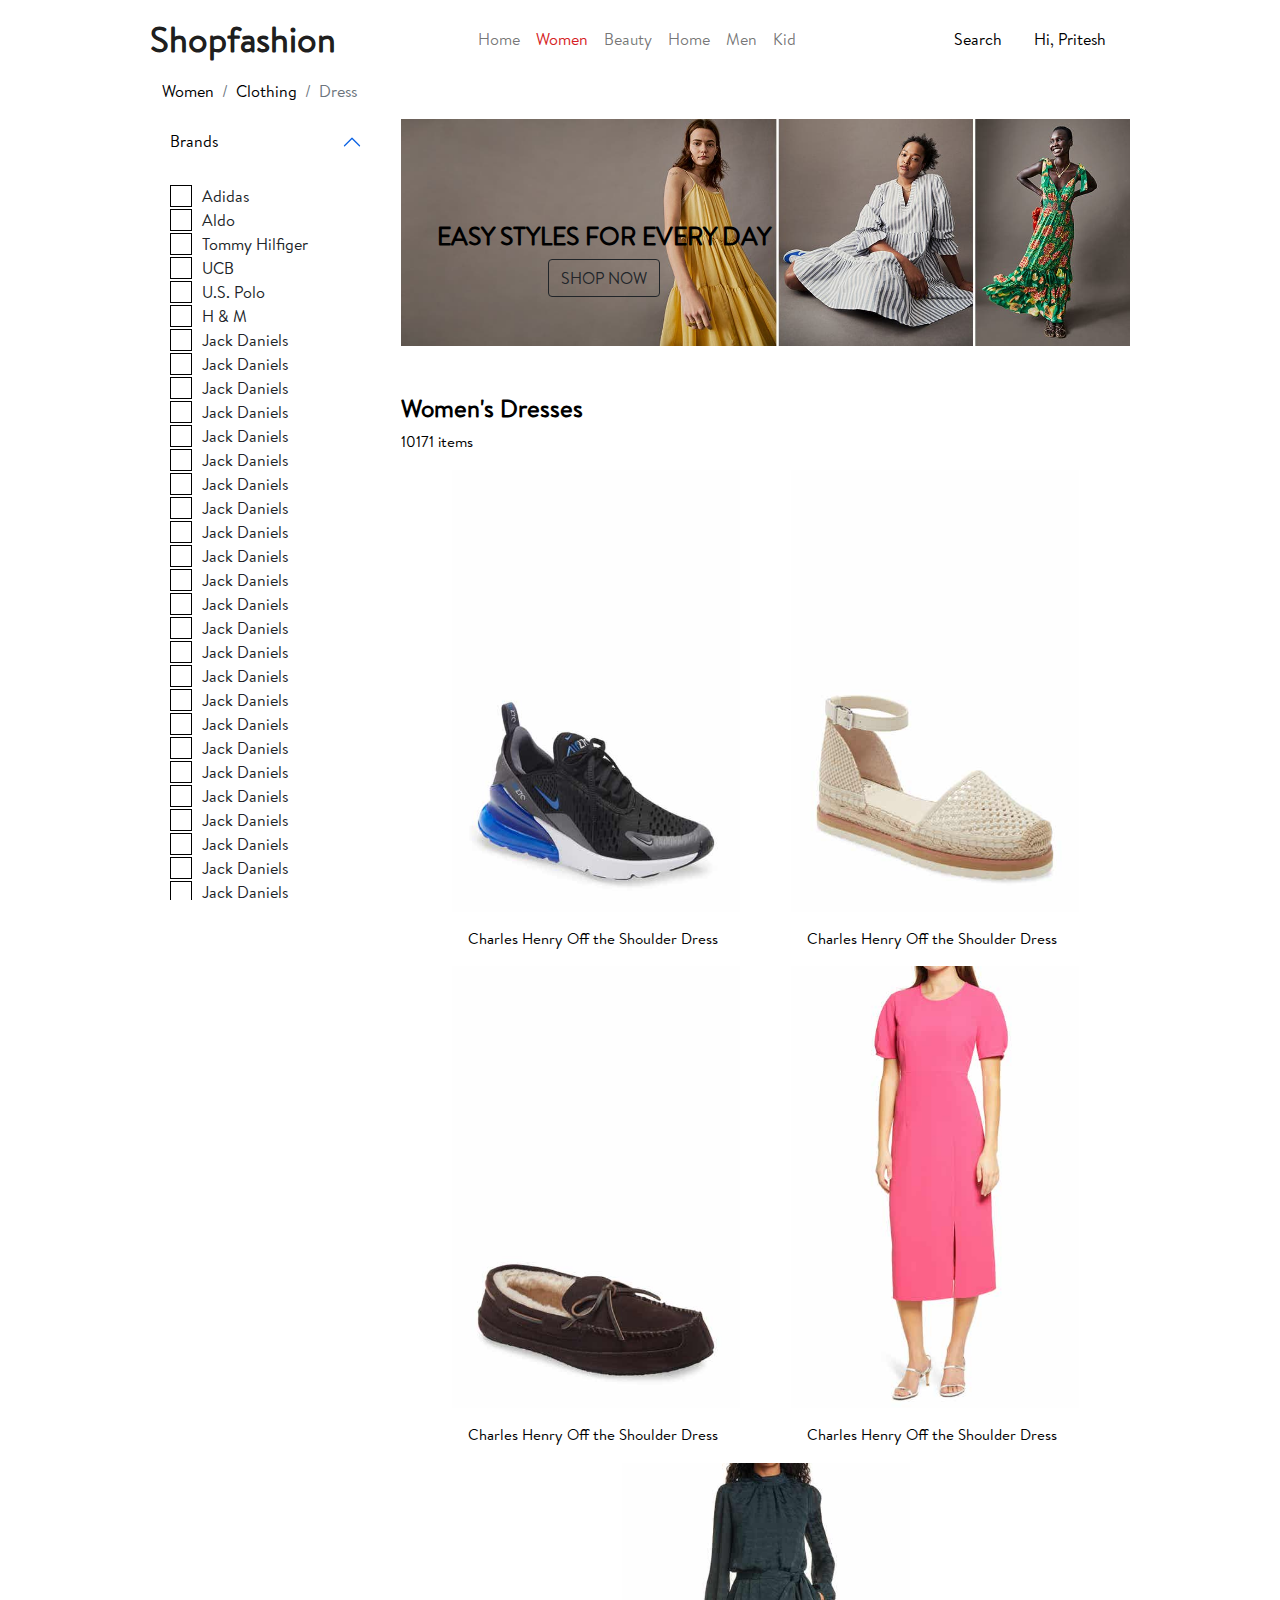
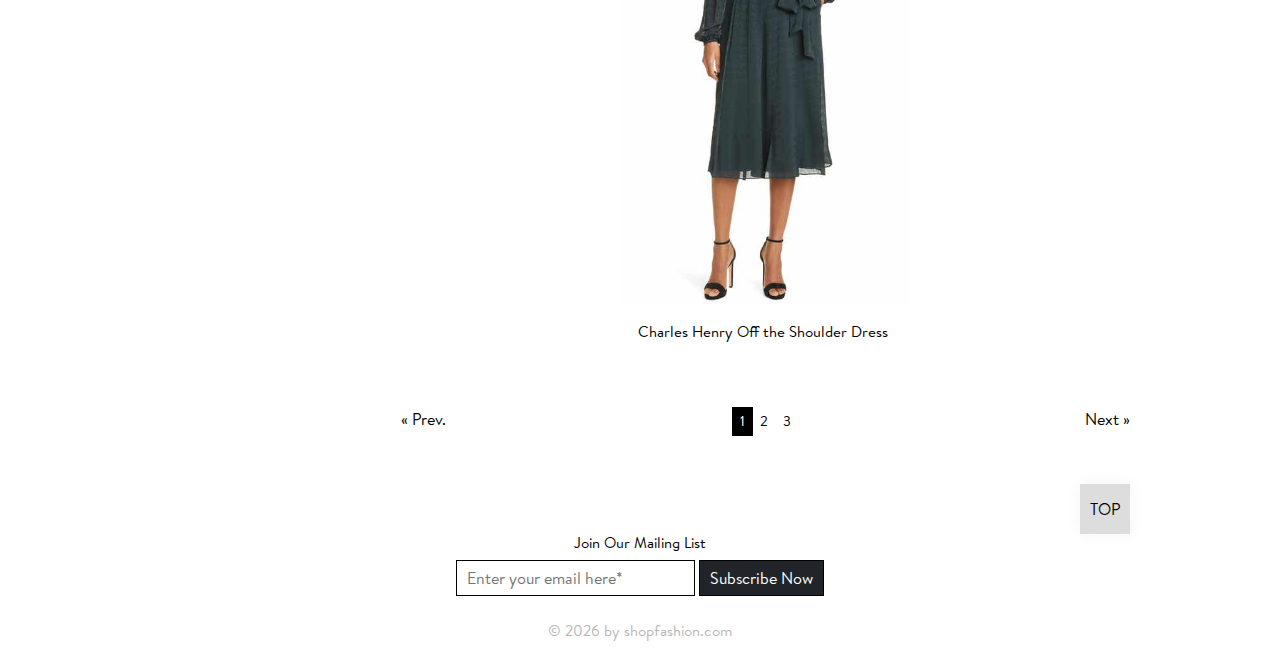
==== commit a35a68bb: "Final Updated" ====
--- a/browse.html
+++ b/browse.html
@@ -635,10 +635,11 @@
                 </div>
             </div>
             <div class="row">
-                <div class="col-md-3 filter side-nav" id="slide-out" data-spy="affix" data-offset-top="205">
-                    <div class="accordion" id="accordionExample">
+                <div class="col-md-3 filter side-nav" id="slide-out sidebarwrapper" data-spy="affix"
+                    data-offset-top="205">
+                    <div class="accordion" id="accordionExample sidebar">
                         <!-- <h2 class="fw-light fs-5 heading-filter">Filter by</h2> -->
-                        <div class="accordion-item">
+                        <div class="accordion-item mousescroll">
                             <h2 class="accordion-header" id="headingOne">
                                 <button class="accordion-button" type="button" data-bs-toggle="collapse"
                                     data-bs-target="#panelsStayOpen-collapseOne" aria-expanded="true"
@@ -679,6 +680,161 @@
                                             <input class="styled-checkbox" value="value5" type="checkbox" name="hm"
                                                 id="hm">
                                             <label for="hm">H & M</label>
+                                        </li>
+                                        <li class="collections-item">
+                                            <input class="styled-checkbox" value="value6" type="checkbox" name="JD"
+                                                id="JD">
+                                            <label for="JD">Jack Daniels</label>
+                                        </li>
+                                        <li class="collections-item">
+                                            <input class="styled-checkbox" value="value6" type="checkbox" name="JD"
+                                                id="JD">
+                                            <label for="JD">Jack Daniels</label>
+                                        </li>
+                                        <li class="collections-item">
+                                            <input class="styled-checkbox" value="value6" type="checkbox" name="JD"
+                                                id="JD">
+                                            <label for="JD">Jack Daniels</label>
+                                        </li>
+                                        <li class="collections-item">
+                                            <input class="styled-checkbox" value="value6" type="checkbox" name="JD"
+                                                id="JD">
+                                            <label for="JD">Jack Daniels</label>
+                                        </li>
+                                        <li class="collections-item">
+                                            <input class="styled-checkbox" value="value6" type="checkbox" name="JD"
+                                                id="JD">
+                                            <label for="JD">Jack Daniels</label>
+                                        </li>
+                                        <li class="collections-item">
+                                            <input class="styled-checkbox" value="value6" type="checkbox" name="JD"
+                                                id="JD">
+                                            <label for="JD">Jack Daniels</label>
+                                        </li>
+                                        <li class="collections-item">
+                                            <input class="styled-checkbox" value="value6" type="checkbox" name="JD"
+                                                id="JD">
+                                            <label for="JD">Jack Daniels</label>
+                                        </li>
+                                        <li class="collections-item">
+                                            <input class="styled-checkbox" value="value6" type="checkbox" name="JD"
+                                                id="JD">
+                                            <label for="JD">Jack Daniels</label>
+                                        </li>
+                                        <li class="collections-item">
+                                            <input class="styled-checkbox" value="value6" type="checkbox" name="JD"
+                                                id="JD">
+                                            <label for="JD">Jack Daniels</label>
+                                        </li>
+                                        <li class="collections-item">
+                                            <input class="styled-checkbox" value="value6" type="checkbox" name="JD"
+                                                id="JD">
+                                            <label for="JD">Jack Daniels</label>
+                                        </li>
+                                        <li class="collections-item">
+                                            <input class="styled-checkbox" value="value6" type="checkbox" name="JD"
+                                                id="JD">
+                                            <label for="JD">Jack Daniels</label>
+                                        </li>
+                                        <li class="collections-item">
+                                            <input class="styled-checkbox" value="value6" type="checkbox" name="JD"
+                                                id="JD">
+                                            <label for="JD">Jack Daniels</label>
+                                        </li>
+                                        <li class="collections-item">
+                                            <input class="styled-checkbox" value="value6" type="checkbox" name="JD"
+                                                id="JD">
+                                            <label for="JD">Jack Daniels</label>
+                                        </li>
+                                        <li class="collections-item">
+                                            <input class="styled-checkbox" value="value6" type="checkbox" name="JD"
+                                                id="JD">
+                                            <label for="JD">Jack Daniels</label>
+                                        </li>
+                                        <li class="collections-item">
+                                            <input class="styled-checkbox" value="value6" type="checkbox" name="JD"
+                                                id="JD">
+                                            <label for="JD">Jack Daniels</label>
+                                        </li>
+                                        <li class="collections-item">
+                                            <input class="styled-checkbox" value="value6" type="checkbox" name="JD"
+                                                id="JD">
+                                            <label for="JD">Jack Daniels</label>
+                                        </li>
+                                        <li class="collections-item">
+                                            <input class="styled-checkbox" value="value6" type="checkbox" name="JD"
+                                                id="JD">
+                                            <label for="JD">Jack Daniels</label>
+                                        </li>
+                                        <li class="collections-item">
+                                            <input class="styled-checkbox" value="value6" type="checkbox" name="JD"
+                                                id="JD">
+                                            <label for="JD">Jack Daniels</label>
+                                        </li>
+                                        <li class="collections-item">
+                                            <input class="styled-checkbox" value="value6" type="checkbox" name="JD"
+                                                id="JD">
+                                            <label for="JD">Jack Daniels</label>
+                                        </li>
+                                        <li class="collections-item">
+                                            <input class="styled-checkbox" value="value6" type="checkbox" name="JD"
+                                                id="JD">
+                                            <label for="JD">Jack Daniels</label>
+                                        </li>
+                                        <li class="collections-item">
+                                            <input class="styled-checkbox" value="value6" type="checkbox" name="JD"
+                                                id="JD">
+                                            <label for="JD">Jack Daniels</label>
+                                        </li>
+                                        <li class="collections-item">
+                                            <input class="styled-checkbox" value="value6" type="checkbox" name="JD"
+                                                id="JD">
+                                            <label for="JD">Jack Daniels</label>
+                                        </li>
+                                        <li class="collections-item">
+                                            <input class="styled-checkbox" value="value6" type="checkbox" name="JD"
+                                                id="JD">
+                                            <label for="JD">Jack Daniels</label>
+                                        </li>
+                                        <li class="collections-item">
+                                            <input class="styled-checkbox" value="value6" type="checkbox" name="JD"
+                                                id="JD">
+                                            <label for="JD">Jack Daniels</label>
+                                        </li>
+                                        <li class="collections-item">
+                                            <input class="styled-checkbox" value="value6" type="checkbox" name="JD"
+                                                id="JD">
+                                            <label for="JD">Jack Daniels</label>
+                                        </li>
+                                        <li class="collections-item">
+                                            <input class="styled-checkbox" value="value6" type="checkbox" name="JD"
+                                                id="JD">
+                                            <label for="JD">Jack Daniels</label>
+                                        </li>
+                                        <li class="collections-item">
+                                            <input class="styled-checkbox" value="value6" type="checkbox" name="JD"
+                                                id="JD">
+                                            <label for="JD">Jack Daniels</label>
+                                        </li>
+                                        <li class="collections-item">
+                                            <input class="styled-checkbox" value="value6" type="checkbox" name="JD"
+                                                id="JD">
+                                            <label for="JD">Jack Daniels</label>
+                                        </li>
+                                        <li class="collections-item">
+                                            <input class="styled-checkbox" value="value6" type="checkbox" name="JD"
+                                                id="JD">
+                                            <label for="JD">Jack Daniels</label>
+                                        </li>
+                                        <li class="collections-item">
+                                            <input class="styled-checkbox" value="value6" type="checkbox" name="JD"
+                                                id="JD">
+                                            <label for="JD">Jack Daniels</label>
+                                        </li>
+                                        <li class="collections-item">
+                                            <input class="styled-checkbox" value="value6" type="checkbox" name="JD"
+                                                id="JD">
+                                            <label for="JD">Jack Daniels</label>
                                         </li>
                                         <li class="collections-item">
                                             <input class="styled-checkbox" value="value6" type="checkbox" name="JD"
@@ -735,14 +891,14 @@
                                             <div class="color">
                                                 <input type="checkbox" name="colors[]" id="color-F9ED69" hidden />
                                                 <label class="c-color-swatch__item" for="color-F9ED69"
-                                                    style="background: url(assets/images/color-1.png)"><span>Red</span></label>
+                                                    style="background: #DF2B36"><span>Red</span></label>
                                             </div>
                                         </li>
                                         <li class="color-item">
                                             <div class="color">
                                                 <input type="checkbox" name="colors[]" id="color-F08A5D" hidden />
                                                 <label class="c-color-swatch__item" for="color-F08A5D"
-                                                    style="background: url(assets/images/color-2.png)"><span>Pink</span></label>
+                                                    style="background: #DAAADB"><span>Pink</span></label>
                                             </div>
                                         </li>
                                         <li class="color-item">
@@ -750,14 +906,14 @@
                                                 <input type="checkbox" name="colors[]" value="B83B5E" id="color-B83B5E"
                                                     hidden />
                                                 <label class="c-color-swatch__item" for="color-B83B5E"
-                                                    style="background: url(assets/images/color-3.png)"><span>Black</span></label>
+                                                    style="background: #29272A"><span>Black</span></label>
                                             </div>
                                         </li>
                                     </ul>
                                 </div>
                             </div>
                         </div>
-                        
+
                     </div>
                 </div>
 
@@ -836,18 +992,22 @@
                             </div>
 
                             <nav aria-label="#" class="my-5">
-                                <ul class="pagination pagination-sm justify-content-center">
-                                    <li class="me-auto">
+                                <ul class="pagination pagination-sm justify-content-between">
+                                    <li class="float-start prev">
                                         <a href="#" aria-label="Previous">
                                             <span aria-hidden="true">&laquo; Prev.</span>
                                         </a>
                                     </li>
-                                    <li class="page-item active" aria-current="page">
-                                        <span class="page-link">1</span>
+                                    <li>
+                                        <ul class="pagination pagination-sm mx-auto justify-content-center">
+                                            <li class="page-item active" aria-current="page">
+                                                <span class="page-link">1</span>
+                                            </li>
+                                            <li class="page-item"><a class="page-link" href="#">2</a></li>
+                                            <li class="page-item"><a class="page-link" href="#">3</a></li>
+                                        </ul>
                                     </li>
-                                    <li class="page-item"><a class="page-link" href="#">2</a></li>
-                                    <li class="page-item"><a class="page-link" href="#">3</a></li>
-                                    <li class="ms-auto">
+                                    <li class="float-end next">
                                         <a href="#" aria-label="Next">
                                             <span aria-hidden="true">Next &raquo;</span>
                                         </a>
--- a/assets/css/style.css
+++ b/assets/css/style.css
@@ -130,7 +130,7 @@
     -moz-box-shadow: 0px 0px 30px -3px rgba(0, 0, 0, 0.13);
 }
 
-.search-product input[type=submit]{
+.search-product input[type=submit] {
     border: 0;
     margin: auto 5px;
     background-color: var(--primary-color);
@@ -318,12 +318,9 @@
 }
 
 .field-icon {
-    float: right;
-    margin-left: -25px;
-    margin-top: -32px;
-    position: relative;
-    z-index: 2;
-    padding-right: 10px;
+    position: absolute;
+    top: 8px;
+    right: 8px;
     cursor: pointer;
 }
 
@@ -479,14 +476,19 @@
 /* new added css over */
 .side-nav {
     background-color: var(--slider-white-color);
-    height: 100%;
+    height: calc(100% - 116px);
     position: fixed;
     z-index: 1;
-    left: 8%;
-    overflow-x: hidden;
-    padding-top: 20px;
-    width: 300px;
-}
+    top: 116px;
+    overflow-y: scroll;
+    /* padding-top: 20px; */
+    width: 20%;
+}
+
+/* ul.collections {
+    max-height: 400px;
+    overflow-y: auto;
+} */
 
 .browse-page {
     margin-left: 335px;
@@ -678,9 +680,7 @@
 
 .change-mail-modal .field-icon {
     padding-right: 10px;
-    position: absolute;
-    top: 315px;
-    right: 20px;
+    right: 0px;
     cursor: pointer;
 }
 
@@ -691,19 +691,7 @@
 
 .change-password-modal .field-icon1,
 .change-password-modal .field-icon2 {
-    padding-right: 10px;
-    position: absolute;
     cursor: pointer;
-}
-
-.change-password-modal .field-icon1 {
-    top: 204px;
-    right: 20px;
-}
-
-.change-password-modal .field-icon2 {
-    top: 293px;
-    right: 20px;
 }
 
 .left .nav-pills {
--- a/assets/css/media.css
+++ b/assets/css/media.css
@@ -82,13 +82,11 @@
     .side-nav {
         background-color: var(--slider-white-color);
         height: 100%;
-        position: fixed;
+        position: sticky;
         z-index: 1;
-        /* top: 0; */
-        left: 10%;
+        top: 0;
         overflow-x: hidden;
         padding-top: 20px;
-        width: 230px;
     }
 }
 
@@ -187,6 +185,7 @@
         opacity: 1;
         left: 0;
         visibility: visible;
+        width: 45%;
     }
 
     .main-image img {
@@ -355,7 +354,7 @@
 
     .side-nav {
         top: 85px;
-        max-width: 40%;
+        /* max-width: 40%; */
     }
 
     .product-info h4 {
@@ -753,7 +752,7 @@
 
     .side-nav {
         top: 75px;
-        max-width: 40%;
+        width: 70%;
     }
 
     .campaign-content {
